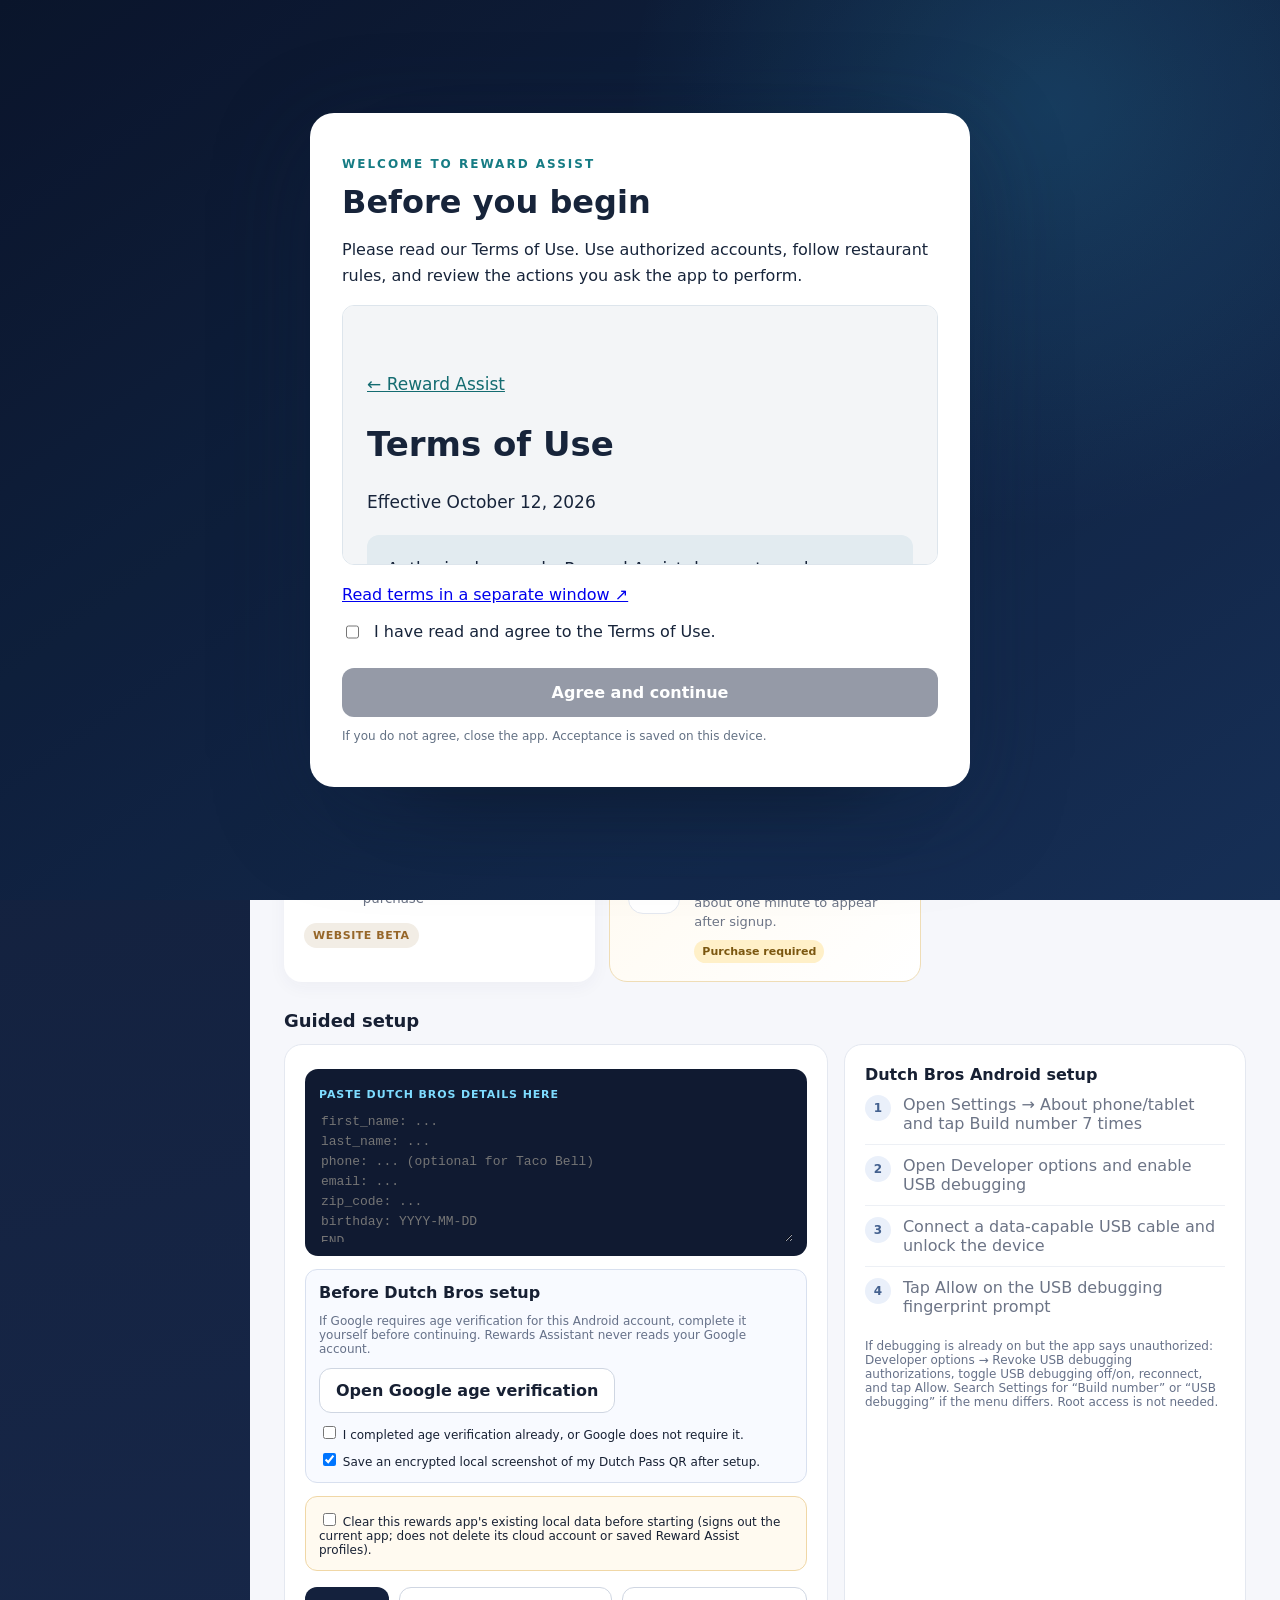
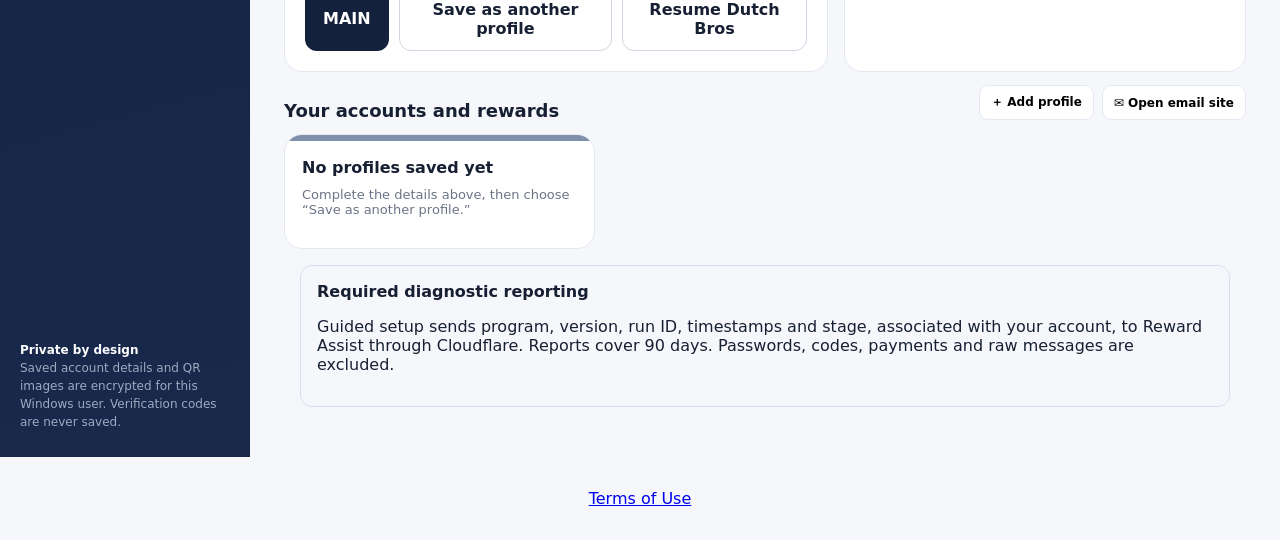
==== desktop/demo/index.html @ e1f7721b "Recover interrupted phone tasks and fix version checks and signed-in signup pages" ====
<!doctype html>
<html lang="en">
<head>
  <meta charset="utf-8">
  <meta name="viewport" content="width=device-width,initial-scale=1">
  <title>Rewards Assistant — Local Beta</title>
  <link rel="icon" type="image/png" href="/icon-192.png">
  <style>
    :root{--ink:#172033;--muted:#6c7486;--line:#e4e8f0;--paper:#f6f7fb;--navy:#14213d;--blue:#35aee4;--purple:#8c42c8;--red:#e54745;--green:#1e9d68}
    *{box-sizing:border-box} body{margin:0;background:var(--paper);color:var(--ink);font-family:Inter,"Segoe UI",system-ui,sans-serif}
    button,input,textarea{font:inherit} button{cursor:pointer}.shell{display:grid;grid-template-columns:250px 1fr;min-height:100vh}
    aside{background:linear-gradient(165deg,#111d37,#18294c);color:#fff;padding:26px 20px;display:flex;flex-direction:column}
    .logo{display:flex;gap:12px;align-items:center;font-weight:800;font-size:20px}.logo-mark{width:42px;height:42px;border-radius:14px;background:linear-gradient(135deg,#6ad2ff,#8458e8);display:grid;place-items:center;box-shadow:0 10px 25px #0004}
    .practice{margin:22px 0 18px;background:#ffffff12;border:1px solid #ffffff22;border-radius:14px;padding:12px;font-size:12px;line-height:1.5}.practice b{color:#7ee0ff}
    nav button{width:100%;border:0;background:transparent;color:#bdc8dc;text-align:left;padding:13px 14px;border-radius:10px;margin:3px 0}nav button.active,nav button:hover{background:#fff;color:#172033;font-weight:700}
    .privacy{margin-top:auto;color:#9daac0;font-size:12px;line-height:1.5}.privacy strong{color:#fff}
    main{padding:34px;max-width:1200px;width:100%;margin:auto}.top{display:flex;justify-content:space-between;gap:20px;align-items:flex-start}.top h1{margin:0;font-size:32px}.top p{color:var(--muted);margin:7px 0 0}.device{background:#fff;border:1px solid var(--line);border-radius:14px;padding:10px 14px;display:flex;align-items:center;gap:10px;font-weight:700;font-size:13px}.dot{width:10px;height:10px;border-radius:50%;background:#f0a833;box-shadow:0 0 0 4px #f0a83322}
    .hero{margin-top:26px;background:linear-gradient(120deg,#fff,#eef4ff);border:1px solid #dce5f4;border-radius:22px;padding:26px;display:flex;justify-content:space-between;gap:22px;align-items:center;box-shadow:0 12px 36px #26385c10}.hero h2{font-size:24px;margin:0 0 8px}.hero p{margin:0;color:var(--muted);line-height:1.55;max-width:690px}.hero button,.primary{border:0;border-radius:12px;background:var(--navy);color:#fff;padding:13px 18px;font-weight:800;white-space:nowrap}
    h3{font-size:18px;margin:28px 0 13px}.brands{display:grid;grid-template-columns:repeat(3,1fr);gap:14px}.brand{background:#fff;border:2px solid transparent;border-radius:18px;padding:18px;box-shadow:0 5px 18px #26385c0b;transition:.2s;text-align:left}.brand:hover,.brand.selected{transform:translateY(-2px);border-color:var(--accent)}.brand-head{display:flex;align-items:center;gap:13px}.brand-logo{width:52px;height:52px;border-radius:15px;background:#fff;color:#fff;display:grid;place-items:center;font-size:19px;font-weight:900;overflow:hidden;border:1px solid #e4e8f0}.brand-logo img{width:100%;height:100%;object-fit:contain;padding:5px}.brand h4{margin:0;font-size:17px}.brand small{color:var(--muted)}.mode{display:inline-block;margin-top:16px;padding:6px 9px;border-radius:999px;background:color-mix(in srgb,var(--accent) 12%,white);color:var(--accent);font-size:11px;font-weight:800;text-transform:uppercase;letter-spacing:.05em}
    .grid{display:grid;grid-template-columns:1.15fr .85fr;gap:16px}.card{background:#fff;border:1px solid var(--line);border-radius:18px;padding:20px}.form{display:grid;grid-template-columns:1fr 1fr;gap:13px}.account-field{display:none}.field label{display:block;font-size:12px;color:var(--muted);font-weight:700;margin:0 0 6px}.field input{width:100%;border:1px solid #dfe4ed;background:#fbfcfe;border-radius:10px;padding:11px 12px;outline:none}.field input:focus{border-color:#6a88cb;box-shadow:0 0 0 3px #6a88cb18}.full{grid-column:1/-1}.actions{display:flex;gap:10px;margin-top:16px}.secondary{border:1px solid #cfd6e2;background:#fff;color:var(--ink);border-radius:12px;padding:12px 16px;font-weight:750}
    .format-box{grid-column:1/-1;background:#101a31;color:#d9e5ff;border-radius:13px;padding:14px;margin-top:4px}.format-box label{color:#7edcff;font-size:11px;font-weight:800;letter-spacing:.08em}.format-box textarea{display:block;width:100%;height:132px;margin-top:8px;border:0;resize:vertical;background:transparent;color:#f4f7ff;font:13px/1.55 Consolas,monospace;outline:none}.vault-head{display:flex;justify-content:space-between;gap:10px;align-items:center}.vault-actions{display:flex;gap:8px;flex-wrap:wrap}.tiny{border:1px solid var(--line);background:#fff;border-radius:9px;padding:8px 11px;font-size:12px;font-weight:750}.profile-name{font-size:11px;color:#667189;background:#f1f3f8;border-radius:999px;padding:4px 8px;margin-left:5px}.linked{display:flex;gap:8px;align-items:center;margin:10px 0;font-size:12px;color:#566278}.linked:before{content:'✓';width:19px;height:19px;border-radius:50%;background:#dff5eb;color:#14724c;display:grid;place-items:center;font-weight:900}.credential{background:#f5f7fb;border:1px solid var(--line);border-radius:12px;padding:13px;margin:11px 0}.credential small{display:block;color:var(--muted);margin-bottom:4px}.credential strong{font-family:Consolas,monospace}.mail-options{display:grid;grid-template-columns:1fr 1fr;gap:10px;margin:17px 0}.mail-options button{border:1px solid var(--line);background:#f8f9fc;border-radius:12px;padding:14px;font-weight:800}
    .steps{list-style:none;padding:0;margin:0}.steps li{display:flex;gap:12px;padding:11px 0;border-bottom:1px solid #edf0f5;color:var(--muted)}.steps li:last-child{border:0}.num{width:26px;height:26px;border-radius:50%;display:grid;place-items:center;background:#eaf0fa;color:#44618f;font-weight:800;font-size:12px;flex:0 0 auto}.steps li.done{color:var(--ink)}.steps li.done .num{background:#dff5eb;color:var(--green)}
    .accounts{display:grid;grid-template-columns:repeat(3,1fr);gap:14px}.account{background:#fff;border:1px solid var(--line);border-radius:18px;overflow:hidden}.account-top{height:6px;background:var(--accent)}.account-body{padding:17px}.account-title{display:flex;align-items:center;justify-content:space-between}.account-title strong{font-size:16px}.pill{font-size:11px;background:#e4f5ed;color:#14724c;padding:5px 8px;border-radius:999px;font-weight:800}.account p{font-size:13px;color:var(--muted);margin:10px 0 14px}.account-actions{display:flex;gap:8px}.account-actions button{border:1px solid var(--line);background:#f8f9fc;border-radius:9px;padding:9px 10px;font-size:12px;font-weight:750;flex:1}
    .reward-shelf{display:grid;grid-template-columns:repeat(3,1fr);gap:14px}.reward-tile{background:linear-gradient(135deg,#fffaf0,#fff);border:1px solid #efddb6;border-radius:18px;padding:18px;display:flex;gap:14px;align-items:center}.reward-tile .brand-logo{flex:0 0 52px}.reward-tile h4{margin:0 0 5px}.reward-tile p{margin:0;color:var(--muted);font-size:13px;line-height:1.45}.reward-badge{display:inline-block;margin-top:8px;border-radius:999px;padding:5px 8px;background:#fff0c8;color:#7b5710;font-size:11px;font-weight:850}.order-plan{display:none;grid-column:1/-1;background:#faf7ff;border:1px solid #e6d8f4;border-radius:13px;padding:14px}.order-plan.show{display:block}.order-plan-grid{display:grid;grid-template-columns:1fr 1fr;gap:10px;margin-top:10px}.order-plan input,.order-plan select{width:100%;border:1px solid #d8c9e8;border-radius:9px;padding:10px;background:#fff}.order-plan small{display:block;color:#6c5b78;margin-top:8px}
    .overlay{position:fixed;inset:0;background:#111827aa;display:none;place-items:center;padding:20px}.overlay.show{display:grid}.modal{background:#fff;border-radius:22px;padding:26px;width:min(520px,100%);box-shadow:0 30px 80px #0005}.modal h2{margin:0 0 8px}.modal p{color:var(--muted);line-height:1.5}.qr{width:180px;height:180px;margin:20px auto;background:repeating-conic-gradient(#172033 0 25%,#fff 0 50%) 50%/22px 22px;border:16px solid #fff;outline:1px solid var(--line);position:relative}.qr:after{content:"PRACTICE";position:absolute;inset:65px -10px;background:#fff;color:#e54745;display:grid;place-items:center;font-weight:900;letter-spacing:.12em}.toast{position:fixed;right:24px;bottom:24px;background:#172033;color:#fff;border-radius:12px;padding:13px 17px;opacity:0;transform:translateY(15px);transition:.25s}.toast.show{opacity:1;transform:none}
    .gate{position:fixed;inset:0;z-index:100;background:radial-gradient(circle at 82% 12%,#35aee438,transparent 32%),linear-gradient(145deg,#0b1730,#18345f);display:grid;place-items:center;padding:28px}.gate.hidden{display:none}.gate-card{width:min(470px,100%);background:#fff;border-radius:26px;padding:34px;box-shadow:0 30px 90px #0007}.gate-brand{display:flex;align-items:center;gap:12px;font-size:21px;font-weight:900;margin-bottom:28px}.gate-card h1{font-size:36px;line-height:1.02;letter-spacing:-.04em;margin:0 0 10px}.gate-card>p{color:var(--muted);line-height:1.55}.gate-card label{display:block;font-size:13px;font-weight:800;color:#4d5d75;margin:15px 0 6px}.gate-card input{width:100%;border:1px solid #ced7e5;border-radius:11px;padding:12px}.gate-card .primary{width:100%;margin-top:18px}.gate-link{display:block;width:100%;border:0;background:none;color:#247da4;font-weight:800;padding:15px}.gate-note{text-align:center;font-size:12px}.tutorial-card{width:min(680px,100%)}.tutorial-steps{display:grid;grid-template-columns:repeat(3,1fr);gap:12px;margin:22px 0}.tutorial-step{background:#f3f7fb;border-radius:15px;padding:16px}.tutorial-step strong{display:block;margin:8px 0 4px}.tutorial-step span{display:grid;place-items:center;width:30px;height:30px;border-radius:50%;background:#dff5ff;color:#14789d;font-weight:900}.tutorial-step small{color:var(--muted);line-height:1.4}.account-chip{position:fixed;z-index:20;right:22px;top:18px;background:#fff;border:1px solid var(--line);border-radius:999px;padding:8px 13px;font-size:12px;font-weight:800;box-shadow:0 5px 20px #0b173022}
    @media(max-width:850px){.shell{grid-template-columns:1fr}aside{display:none}main{padding:22px}.brands,.accounts,.grid,.reward-shelf,.order-plan-grid{grid-template-columns:1fr}.top{display:block}.device{margin-top:14px;width:max-content}.hero{display:block}.hero button{margin-top:16px}.form{grid-template-columns:1fr}.full{grid-column:auto}.tutorial-steps{grid-template-columns:1fr}.gate-card{padding:25px}.gate-card h1{font-size:30px}}

    body.taco-mode .grid{grid-template-columns:1fr}body.taco-mode .grid>.card:nth-child(2){display:none}
    body.taco-mode .format-box{background:#f5f7fc;color:#172033;border:1px solid #d8deea;padding:22px}
    body.taco-mode .format-box label,body.taco-mode .format-box strong,body.taco-mode #batchHint{color:#273954!important;font-size:16px;letter-spacing:0}
    body.taco-mode .format-box textarea{background:white;color:#172033;border:1px solid #b7c2d4;border-radius:8px;padding:12px;height:190px;font:16px/1.6 Consolas,monospace}
    body.taco-mode .format-box input{padding:10px;border:1px solid #aebbd0;border-radius:7px;min-width:0}
    body.taco-mode .form{display:block}body.taco-mode .actions{margin:18px 0;flex-wrap:wrap}
    #tacoOrderPlan{padding:22px;background:white;border:1px solid #d8deea;line-height:1.6}
    #tacoOrderPlan h3{margin:8px 0 16px;font-size:22px}#tacoOrderPlan h3:not(:first-child){margin-top:30px}
    #tacoOrderPlan label{display:block;font-size:17px;font-weight:650;margin:12px 0 7px}
    #tacoOrderPlan input:not([type=checkbox]):not([type=hidden]),#tacoOrderPlan select{display:block;width:100%;font:17px 'Segoe UI',sans-serif;padding:12px;border:1px solid #aebbd0;border-radius:8px;background:white;color:#172033}
    #tacoOrderPlan option{padding:9px 12px}#tacoOrderPlan small,.plain-help{display:block;color:#49586e;font-size:15px;line-height:1.6;margin:8px 0 16px}
    .pickup-columns{display:grid;grid-template-columns:1fr 1fr;gap:24px}.gift-help{margin:24px 0;border-block:1px solid #d8deea;padding:16px 0}summary{cursor:pointer;font-size:17px;font-weight:650}pre{white-space:pre-wrap;overflow-wrap:anywhere}
    #tacoOrderPlan .checkout-confirm{display:flex;gap:12px;align-items:flex-start;font-weight:400}#confirmTacoCheckout{width:22px;height:22px;flex-shrink:0}
    #tacoSequencePanel{background:#eef4ff;padding:18px;margin-top:24px;border-radius:12px}#tacoSequencePanel button{margin:6px 4px 6px 0;white-space:normal}
    body.taco-mode button:focus-visible,select:focus-visible,input:focus-visible,summary:focus-visible{outline:3px solid #4675c8;outline-offset:3px}
    @media(max-width:650px){.pickup-columns{grid-template-columns:1fr}#tacoOrderPlan{padding:16px}body.taco-mode .taco-person>div{grid-template-columns:1fr!important}}
  </style>
<link rel="stylesheet" href="connection.css"></head>
<body>
<section id="authGate" class="gate">
  <div class="gate-card">
    <div class="gate-brand"><span class="logo-mark">R</span> Reward Assist</div>
    <h1>Your rewards in one app.</h1>
    <p>Sign in on this computer with the same Reward Assist account you use on your phone.</p>
    <form id="desktopAuthForm">
      <label>Email address</label><input id="desktopEmail" type="email" autocomplete="email" required placeholder="you@example.com">
      <label>Password</label><input id="desktopPassword" type="password" minlength="12" autocomplete="current-password" required placeholder="At least 12 characters">
      <button id="desktopAuthSubmit" class="primary" type="submit">Sign in</button>
    </form>
    <button id="desktopAuthMode" class="gate-link" type="button">New here? Create an account</button>
    <p class="gate-note">Your saved restaurant details remain encrypted.</p>
  </div>
</section>
<section id="tutorialGate" class="gate hidden">
  <div class="gate-card tutorial-card">
    <div class="gate-brand"><span class="logo-mark">R</span> Quick start</div>
    <h1>Three simple steps.</h1>
    <div class="tutorial-steps">
      <div class="tutorial-step"><span>1</span><strong>Choose a restaurant</strong><small>Select Dutch Bros or Taco Bell to begin guided setup.</small></div>
      <div class="tutorial-step"><span>2</span><strong>Follow the guide</strong><small>The app checks your Android connection and shows progress here.</small></div>
      <div class="tutorial-step"><span>3</span><strong>Find rewards</strong><small>Saved logins, birthday rewards, and QR codes stay in your wallet.</small></div>
    </div>
    <button id="finishTutorial" class="primary">Open Reward Assist</button>
  </div>
</section>
<div id="accountChip" class="account-chip" hidden></div>
<div class="shell">
  <aside>
    <div class="logo"><span class="logo-mark">R</span> Rewards Assistant</div>
    <div class="practice"><b id="buildVersion">LOCAL BETA v__BUILD_VERSION__</b><br>Profiles stay encrypted on this computer. Restaurant signups use official apps or websites.</div>
    <nav><button class="active">Home</button><button>Accounts</button><button>Rewards & QR</button><button>Device setup</button><button>Help</button></nav>
    <div class="privacy"><strong>Private by design</strong><br>Saved account details and QR images are encrypted for this Windows user. Verification codes are never saved.</div>
  </aside>
  <main>
    <div class="top"><div><h1>Welcome 👋</h1><p>Let’s make rewards simple.</p></div><div class="device"><span class="dot"></span><select id="deviceSelect" aria-label="Android device" style="max-width:190px;border:0;background:transparent;font-weight:700"><option value="">Check Android devices</option></select><span id="deviceText">Android not checked</span></div></div>
    <section class="hero"><div><h2>Everything in one friendly place</h2><p>Dutch Bros uses your USB-connected Android device. Taco Bell uses its official website. Birthday Options keeps official reward timing and countdowns together.</p></div><button onclick="checkDevice()">Check Android connection</button></section>
    <h3>Choose a program</h3>
    <div class="brands"><article class="brand" style="--accent:#00845b"><img src="seven-eleven.svg" alt="7-Eleven" style="width:48px;height:52px;object-fit:contain"><h4>7-Eleven</h4><small>7REWARDS</small><span class="mode">Set up with Dutch Bot</span></article>
      <button class="brand selected" style="--accent:var(--blue)" data-brand="Dutch Bros" onclick="choose(this)"><div class="brand-head"><div class="brand-logo"><img alt="Dutch Bros" src="https://www.dutchbros.com/favicon.ico"></div><div><h4>Dutch Bros</h4><small>Rewards & Dutch Pass</small></div></div><span class="mode">Android required</span></button>
      <button class="brand" style="--accent:var(--purple)" data-brand="Taco Bell" onclick="choose(this)"><div class="brand-head"><div class="brand-logo"><img alt="Taco Bell" src="https://www.tacobell.com/favicon.ico"></div><div><h4>Taco Bell</h4><small>Rewards & offers</small></div></div><span class="mode">Online setup</span></button>
      <button class="brand" style="--accent:#d39a22" data-brand="Paris Baguette" onclick="choose(this)"><div class="brand-head"><div class="brand-logo"><span style="color:#1d3665">PB</span></div><div><h4>Paris Baguette</h4><small>Signup, rewards & register QR</small></div></div><span class="mode">Android required</span></button>
      <button class="brand" style="--accent:#087b86" data-brand="Nothing Bundt Cakes" onclick="choose(this)"><div class="brand-head"><div class="brand-logo"><img alt="Nothing Bundt Cakes" src="assets/nothing-bundt-cakes.png"></div><div><h4>Nothing Bundt Cakes</h4><small>Signup &amp; rewards</small></div></div><span class="mode">Website signup</span></button>
      <button class="brand" style="--accent:var(--red)" data-brand="Birthday Options" onclick="choose(this)"><div class="brand-head"><div class="brand-logo"><span style="font-size:28px">🎂</span></div><div><h4>Birthday Options</h4><small>Rewards & countdowns</small></div></div><span class="mode">Reward planner</span></button>
    </div>
    <h3>Free with purchase</h3>
    <div class="reward-shelf">
      <button class="brand" style="--accent:#966629" data-brand="The Cheesecake Factory" onclick="choose(this)"><div class="brand-head"><div class="brand-logo"><img alt="The Cheesecake Factory" src="assets/cheesecake-factory.png"></div><div><h4>The Cheesecake Factory</h4><small>Signup &amp; rewards</small><small>With any purchase</small></div></div><span class="mode">Website beta</span></button>
      <article class="reward-tile"><div class="brand-logo"><span style="color:#1d3665">PB</span></div><div><h4>Paris Baguette</h4><p>New members receive one free pastry with a qualifying purchase. The offer can take about one minute to appear after signup.</p><span class="reward-badge">Purchase required</span></div></article>
    </div>
    <h3>Guided setup</h3>
    <section id="newBrandPanel" class="card" hidden style="margin-bottom:18px"><h3 id="newBrandTitle" style="margin-top:0"></h3><p>Added to Reward Assist. Guided signup is awaiting testing and is not available yet.</p><p>You can visit the official website to sign up or manage rewards in the meantime.</p><button class="primary" onclick="openRewards(selected)">Open official website</button></section>
    <div class="grid" id="signupGrid">
      <section class="card"><div class="form">
        <div class="field account-field"><label>First name</label><input data-key="first_name" value=""></div><div class="field account-field"><label>Last name</label><input data-key="last_name" value=""></div>
        <div class="field account-field phone-field"><label>Phone</label><input data-key="phone" value=""></div><div class="field account-field"><label>Email</label><input data-key="email" value=""></div>
        <div class="field account-field"><label>ZIP code</label><input data-key="zip_code" value=""></div><div class="field account-field"><label>Birthday</label><input data-key="birthday" placeholder="YYYY-MM-DD" value=""></div>
        <div class="format-box" id="dutchFormat"><label id="detailsLabel">PASTE DUTCH BROS DETAILS HERE</label><textarea id="detailsBlock" spellcheck="false" placeholder="first_name: ...&#10;last_name: ...&#10;phone: ... (optional for Taco Bell)&#10;email: ...&#10;zip_code: ...&#10;birthday: YYYY-MM-DD&#10;END"></textarea><small id="batchHint" style="display:none;color:#a9badc">Paste one block per person, ending each block with END. Then click MAIN below to begin signup and Android sign-in.</small><div id="tacoBatchBuilder" style="display:none;margin-top:12px"><div style="padding:11px;border:1px solid #53617e;border-radius:10px;margin-bottom:10px"><label for="tacoWelcomeItem" style="display:block;color:#7edcff;margin-bottom:7px">Choose the signup reward item first</label><select id="tacoWelcomeItem" style="width:100%;padding:9px;border-radius:8px"><option value="">Select an item</option><option value="Beef Soft Taco">Beef Soft Taco</option><option value="Cantina Chicken Crispy Taco">Cantina Chicken Crispy Taco</option><option value="Beefy 5-Layer Burrito">Beefy 5-Layer Burrito</option></select></div><label style="color:#fff">Detected Taco Bell accounts</label><input id="tacoBatchCount" type="number" min="1" max="8" value="1" readonly style="width:75px;margin-left:8px;padding:7px"><button type="button" class="secondary" style="padding:7px 10px;margin-left:8px" onclick="detectTacoBatch(true)">Detect accounts</button><div id="tacoBatchRows"></div></div></div>
        <div id="tacoOrderPlan" class="order-plan">
          <h3>2. Choose pickup</h3>
          <label for="tacoLocation">Where?</label><input id="tacoLocation" placeholder="Street address, city/state, or ZIP" aria-describedby="tacoLocationHelp">
          <small id="tacoLocationHelp">Example: Flower Mound, TX or 75022. The top pickup result is selected automatically.</small>
          <div class="pickup-columns"><div><label for="tacoPickupMethod">Pickup method</label><select id="tacoPickupMethod"><option value="Drive-Thru">Drive-Thru</option><option value="In Store">Inside the restaurant</option></select></div>
          <div><label for="tacoPickupTime">When?</label><select id="tacoPickupTime" size="6" aria-describedby="pickupTimeHelp"><option value="ASAP">ASAP — as soon as possible</option></select><small id="pickupTimeHelp">Times start at least 15 minutes ahead, using this computer’s clock. Today only. Taco Bell confirms availability.</small></div></div>
          <input id="tacoRequestedItem" type="hidden" value="">
          <button type="button" class="secondary" onclick="saveTacoOrderPlan()">Save pickup choices</button>
          <details class="gift-help"><summary>Using a gift card?</summary><p>Add these lines before END in that person’s details:</p><pre>gift_card_number: YOUR_CARD_NUMBER
gift_card_pin: YOUR_PIN</pre><p>Use a Taco Bell gift card with a 3- or 8-digit PIN. Card details are not saved by Reward Assist.</p></details>
          <details id="manualTacoCheckout"><summary>Already signed in? Prepare an order separately</summary>
          <label for="tacoCheckoutAccount">Person signed in on Android</label><select id="tacoCheckoutAccount"><option value="">Paste an account above</option></select>
          <label class="checkout-confirm"><input id="confirmTacoCheckout" type="checkbox"><span>This person is signed in on Android. Prepare their checkout.</span></label>
          <button type="button" class="primary" onclick="prepareTacoOrder()">Prepare order on Android</button>
          <p class="plain-help">Review the total and place the order in Taco Bell.</p>
          </details><div style="margin:16px 0"><label for="tacoPaymentMethod"><strong>Choose payment before starting</strong></label><select id="tacoPaymentMethod"><option value="">Choose Venmo or Gift Card</option><option value="venmo">Venmo</option><option value="gift_card">Gift Card</option></select><p>Venmo: complete linking when requested. Gift card only works twice.</p></div><label><input id="autoPlaceOrder" type="checkbox"> Automatically press Place Order for this person using the selected pickup details and payment. This sends the order to the restaurant.</label><section id="tacoSequencePanel" hidden aria-live="polite"><h3>Current person</h3><p id="tacoSequenceMessage"></p><button id="checkTacoPayment" hidden onclick="checkTacoPayment()">Check payment and continue</button><div id="androidCodeControls" hidden><label for="androidVerificationCode">Android verification code from email</label><input id="androidVerificationCode" type="password" inputmode="numeric" maxlength="8" autocomplete="off" style="padding:12px;width:180px" placeholder="Paste code here"><button id="verifyAndroidButton" class="primary" onclick="verifyTacoAndroid()">Verify on Android and continue</button></div><button id="continueTacoMain" type="button" class="primary" hidden onclick="continueTacoMain()">I’m signed in — prepare my order</button><button id="nextTacoPerson" type="button" class="primary" hidden onclick="nextTacoPerson()">This person is finished — Next person</button><details><summary>Need help?</summary><button type="button" class="secondary" onclick="retryTacoSignin()">Retry Android sign-in</button><button type="button" class="secondary" onclick="endTacoSequence()">End group</button></details></section>
        </div>
        <div id="dutchPrerequisites" style="grid-column:1/-1;padding:13px;border:1px solid #d8e0ef;border-radius:12px;background:#f8faff"><strong>Before Dutch Bros setup</strong><p style="font-size:12px;color:#667189">If Google requires age verification for this Android account, complete it yourself before continuing. Rewards Assistant never reads your Google account.</p><button class="secondary" type="button" onclick="openAgeVerification()">Open Google age verification</button><label style="display:block;margin-top:10px;font-size:12px"><input id="ageReady" type="checkbox"> I completed age verification already, or Google does not require it.</label><label style="display:block;margin-top:8px;font-size:12px"><input id="saveDutchQr" type="checkbox" checked> Save an encrypted local screenshot of my Dutch Pass QR after setup.</label></div>
        <div id="androidResetOption" style="display:block;grid-column:1/-1;padding:13px;border:1px solid #f0d7a6;border-radius:12px;background:#fffaf0"><label style="display:block;font-size:12px"><input id="resetAndroidApp" type="checkbox"> Clear this rewards app's existing local data before starting (signs out the current app; does not delete its cloud account or saved Reward Assist profiles).</label></div>
      </div><div class="actions"><button class="primary" onclick="startSetup()">MAIN</button><button class="secondary" onclick="saveProfile()">Save as another profile</button></div><div id="automationPanel" style="display:none;margin-top:14px;padding:14px;border-radius:12px;background:#eef4ff"><strong>Assistant status</strong><div style="height:12px;background:#d8e1ef;border-radius:999px;overflow:hidden;margin-top:10px"><div id="progressFill" style="height:100%;width:0;background:#35aee4;transition:width .35s ease"></div></div><div id="progressLabel" style="font-size:11px;color:#667189;margin-top:4px">0%</div><p id="automationStatus" role="status" aria-live="polite" style="color:#566278;margin:7px 0">Starting…</p><button id="submissionButton" class="secondary" style="display:none;width:100%;margin-bottom:8px" onclick="openSubmissionPage()">Open protected verification page</button><div id="codeControls" style="display:none;gap:8px"><input id="verificationCode" inputmode="numeric" placeholder="Enter verification code manually" style="flex:1;padding:11px;border:1px solid #cfd6e2;border-radius:9px"><button class="primary" onclick="sendCode()">Continue</button></div><button id="approveButton" class="primary" style="display:none;width:100%" onclick="approveCreation()">I reviewed the terms — create account</button><button id="anotherDutchButton" class="secondary" style="display:none;width:100%;margin-top:8px" onclick="startAnotherDutch()">Start another Dutch Bros account</button></div></section>
      <section class="card"><strong id="guideTitle">Dutch Bros Android setup</strong><ul class="steps" id="steps"><li><span class="num">1</span>Open Settings → About phone/tablet and tap Build number 7 times</li><li><span class="num">2</span>Open Developer options and enable USB debugging</li><li><span class="num">3</span>Connect a data-capable USB cable and unlock the device</li><li><span class="num">4</span>Tap Allow on the USB debugging fingerprint prompt</li></ul><p id="deviceTip" style="font-size:12px;color:#667189;margin:12px 0 0">If debugging is already on but the app says unauthorized: Developer options → Revoke USB debugging authorizations, toggle USB debugging off/on, reconnect, and tap Allow. Search Settings for “Build number” or “USB debugging” if the menu differs. Root access is not needed.</p></section>
    </div>
    <div class="vault-head"><h3>Your accounts and rewards</h3><div class="vault-actions"><button id="adminPanelButton" class="tiny" hidden onclick="showAdminPanel()">Admin dashboard</button><button class="tiny" onclick="addProfile()">＋ Add profile</button><button class="tiny" onclick="openEmailSite()">✉ Open email site</button></div></div>
    <div class="accounts" id="accounts"><article class="account" style="--accent:#8090aa"><div class="account-top"></div><div class="account-body"><strong>No profiles saved yet</strong><p>Complete the details above, then choose “Save as another profile.”</p></div></article></div>
  </main>
</div>
<div class="overlay" id="overlay" onclick="if(event.target===this)closeModal()"><div class="modal"><h2 id="modalTitle">Practice QR</h2><div id="modalBody"><p>This is a visual mockup only. The finished app opens the official rewards QR for the signed-in account.</p><div class="qr"></div></div><button class="primary" style="width:100%" onclick="closeModal()">Done</button></div></div>
<div class="toast" id="toast"></div>
<script>
let selected='Dutch Bros';
function choose(el){document.querySelectorAll('.brand').forEach(x=>x.classList.remove('selected'));el.classList.add('selected');selected=el.dataset.brand;document.body.classList.toggle('taco-mode',selected==='Taco Bell');if(statusTimer)clearInterval(statusTimer);submissionUrl='';document.getElementById('automationPanel').style.display='none';document.getElementById('submissionButton').style.display='none';document.getElementById('codeControls').style.display='none';document.getElementById('approveButton').style.display='none';document.getElementById('anotherDutchButton').style.display='none';setProgress(0);const dutch=selected==='Dutch Bros',taco=selected==='Taco Bell',birthday=selected==='Birthday Options',paris=selected==='Paris Baguette';document.getElementById('dutchPrerequisites').style.display=dutch?'block':'none';document.getElementById('detailsLabel').textContent=(taco?'1. Add each person’s details':'PASTE '+selected.toUpperCase()+' DETAILS HERE');document.getElementById('batchHint').style.display=taco?'block':'none';document.getElementById('tacoBatchBuilder').style.display=taco?'block':'none';document.getElementById('tacoOrderPlan').classList.toggle('show',taco);document.querySelectorAll('.account-field').forEach(x=>x.style.display='none');resumeAction.style.display=dutch?'inline-block':'none';document.getElementById('guideTitle').textContent=dutch?'Dutch Bros Android setup':birthday?'Birthday reward planner':paris?'Paris Baguette Android setup':'Taco Bell assisted website checklist';document.getElementById('deviceTip').style.display=(dutch||paris)?'block':'none';document.getElementById('steps').innerHTML=dutch?'<li><span class="num">1</span>Enable Developer options and USB debugging</li><li><span class="num">2</span>Connect and unlock the Android device</li><li><span class="num">3</span>Tap Allow on the USB debugging prompt</li><li><span class="num">4</span>The assistant opens Scan and saves the Dutch Pass</li>':birthday?birthdayGuide():paris?'<li class="done"><span class="num">✓</span>Paste name, email, phone, ZIP, birthday, and password</li><li><span class="num">2</span>The assistant uses the official Android app and saves the register QR</li><li><span class="num">3</span>The welcome offer may take about one minute to appear</li><li><span class="num">4</span><b>Welcome reward:</b>&nbsp;one free pastry with a qualifying purchase (new members)</li>':'<li class="done"><span class="num">✓</span>Paste one complete details block for each person (up to 8 people)</li><li><span class="num">2</span>One person at a time; click Next person when their signup and order are finished</li><li><span class="num">3</span>Enter each account holder’s email code and review the terms</li><li><span class="num">4</span>Save a reward/location plan; ordering always stops for final review</li>';if(taco&&!document.querySelector('.taco-person'))renderTacoBatch()}
const chooseBase=choose;choose=function(el){chooseBase(el);const android=selected==='Dutch Bros'||selected==='Paris Baguette';document.getElementById('androidResetOption').style.display=android?'block':'none';document.getElementById('resetAndroidApp').checked=false}
function birthdayGuide(){return '<li class="done"><span class="num">✓</span><b>Chick-fil-A:</b>&nbsp;add birthday 24+ hours early; reward lasts 30 days. Verification may be requested by the official app.</li><li class="done"><span class="num">✓</span><b>Nothing Bundt Cakes:</b>&nbsp;free Individual Bundtlet, valid 7 days before through 7 days after. Email/account verification may be requested.</li><li><span class="num">?</span><b>Crumbl:</b>&nbsp;exact current reward and enrollment lead time must be confirmed in a live official signup test.</li>'}
function demoDevice(){const el=document.getElementById('deviceText');el.textContent='Checking ADB…';setTimeout(()=>{document.querySelector('.dot').style.background='#1e9d68';el.textContent='Practice Android connected';notify('Practice connection successful')},900)}
function practice(){notify('Practice '+selected+' setup started — no data was sent');document.querySelectorAll('.steps li').forEach((x,i)=>setTimeout(()=>{x.classList.add('done');x.querySelector('.num').textContent='✓'},350*i))}
function rewardsUrl(name){if(name==='Nothing Bundt Cakes')return 'https://www.nothingbundtcakes.com/';if(name==='The Cheesecake Factory')return 'https://www.thecheesecakefactory.com/';return name==='Taco Bell'?'https://www.tacobell.com/rewards':name==='Paris Baguette'?'https://parisbaguette.com/rewards/':name==="Wendy's"?'https://order.wendys.com/us/en/rewards':'https://www.dutchbros.com/rewards'}
function openRewards(name){window.open(rewardsUrl(name),'_blank','noopener')}
function showQR(name,id,hasQr){document.getElementById('modalTitle').textContent=name+' rewards';const known=['Dutch Bros','Taco Bell','Paris Baguette',"Wendy's"].includes(name);let note=name==='Taco Bell'?'<p>Claiming Taco Bell rewards requires the official Taco Bell mobile app.</p>':name==='Paris Baguette'?'<p>Show this register QR in the official app. New members receive one free pastry <b>with a qualifying purchase</b>; the offer may take about one minute to appear after signup.</p>':name==="Wendy's"?'<p>Open the official Wendy’s experience and follow its redemption instructions.</p>':name==='Dutch Bros'?'<p>This is a locally encrypted Dutch Pass snapshot. If it expires, use the current Scan screen.</p>':'<p>This QR was added manually. Check the service’s current rules before redeeming it.</p>';note+=hasQr?'<img alt="Saved rewards QR" style="display:block;max-width:100%;margin:12px auto;border-radius:12px" src="/api/profile/qr?id='+encodeURIComponent(id)+'&t='+Date.now()+'">':'<p>No QR was saved for this profile.</p>';document.getElementById('modalBody').innerHTML=note+(known?'<button class="primary" style="width:100%" onclick="openRewards(\''+name+'\')">Open official rewards information</button>':'');document.getElementById('overlay').classList.add('show')}
function showLogin(name,email,phone,username,password,notes){document.getElementById('modalTitle').textContent=name+' — saved login';document.getElementById('modalBody').innerHTML=(email?'<div class="credential"><small>Login email</small><strong>'+esc(email)+'</strong></div>':'')+(username?'<div class="credential"><small>Username</small><strong>'+esc(username)+'</strong></div>':'')+(password?'<div class="credential"><small>Password</small><strong>'+esc(password)+'</strong></div>':'<p>No password is stored.</p>')+(phone?'<div class="credential"><small>Phone</small><strong>'+esc(phone)+'</strong></div>':'')+(notes?'<div class="credential"><small>Notes</small><span>'+esc(notes)+'</span></div>':'');document.getElementById('overlay').classList.add('show')}
function openEmailSite(){window.open('https://db-proj.onrender.com/tb-w','_blank','noopener,noreferrer')}
function openAgeVerification(){window.open('https://myaccount.google.com/age-verification','_blank','noopener,noreferrer')}
function openSubmissionPage(){if(submissionUrl)window.open(submissionUrl,'_blank','noopener,noreferrer')}
function addProfile(){document.getElementById('modalTitle').textContent='Add an account manually';document.getElementById('modalBody').innerHTML='<p>Add an existing account and optional rewards QR. Everything is encrypted for this Windows user.</p><div class="field"><label>Profile name *</label><input id="customLabel" placeholder="Mom, Dad, or My account"></div><div class="field"><label>Service or restaurant *</label><input id="customApp" placeholder="Restaurant or rewards program"></div><div class="field"><label>Email</label><input id="customEmail" type="email"></div><div class="field"><label>Username</label><input id="customUsername"></div><div class="field"><label>Password</label><input id="customPassword" type="password"></div><div class="field"><label>Phone</label><input id="customPhone"></div><div class="field"><label>Notes</label><textarea id="customNotes" style="width:100%;min-height:70px"></textarea></div><div class="field"><label>QR code image (optional)</label><input id="customQr" type="file" accept="image/png,image/jpeg,image/webp"></div><button class="primary" style="width:100%;margin-top:14px" onclick="saveCustomProfile()">Save account</button>';document.getElementById('overlay').classList.add('show')}
async function saveCustomProfile(){try{const file=document.getElementById('customQr').files[0];if(file&&file.size>5*1024*1024)throw new Error('QR image must be 5 MB or smaller.');let qr_data='';if(file)qr_data=await new Promise((resolve,reject)=>{const reader=new FileReader();reader.onload=()=>resolve(reader.result);reader.onerror=()=>reject(new Error('Could not read the QR image.'));reader.readAsDataURL(file)});const payload={label:document.getElementById('customLabel').value,app:document.getElementById('customApp').value,email:document.getElementById('customEmail').value,username:document.getElementById('customUsername').value,password:document.getElementById('customPassword').value,phone:document.getElementById('customPhone').value,notes:document.getElementById('customNotes').value,qr_data};const result=await api('/api/profile/custom',{method:'POST',body:JSON.stringify(payload)});closeModal();await loadProfiles();notify(result.message)}catch(error){notify(error.message)}}
function closeModal(){document.getElementById('overlay').classList.remove('show')}
function notify(msg){const t=document.getElementById('toast');t.textContent=msg;t.classList.add('show');setTimeout(()=>t.classList.remove('show'),2400)}
function setProgress(value){const percent=Math.max(0,Math.min(100,Math.round(value)));document.getElementById('progressFill').style.width=percent+'%';document.getElementById('progressLabel').textContent=percent+'%'}
function webProgress(stage){return ({idle:0,waiting_extension:8,filling_email:18,sending_email:28,waiting_code:40,code_received:52,filling_details:65,review_required:78,submitted:90,finishing_login:95,complete:100,attention:78})[stage]??10}
function dutchProgress(stage,message){if(stage==='complete')return 100;if(stage==='attention')return 85;const text=String(message||'').toLowerCase();if(/captured|scan opened/.test(text))return 96;if(/finishing onboarding|opening scan/.test(text))return 86;if(/submitting the completed|account form submitted/.test(text))return 76;if(/birthday|zip|confirming email|create your account/.test(text))return 65;if(/sms|code/.test(text))return 50;if(/first name|last name|send me a code/.test(text))return 36;if(/install|google play|opening dutch|signup/.test(text))return 22;if(/screen timeout|device|starting/.test(text))return 10;return 15}
function esc(value){return String(value??'').replace(/[&<>"']/g,char=>({'&':'&amp;','<':'&lt;','>':'&gt;','"':'&quot;',"'":'&#39;'}[char]))}
function parsedDetailsDefaults(){const base={};for(const raw of document.getElementById('detailsBlock').value.split(/\r?\n/)){if(raw.includes(':')){const [key,...rest]=raw.split(':');base[key.trim().toLowerCase()]=rest.join(':').trim()}}return base}
function parseLooseTacoBlocks(){const lines=document.getElementById('detailsBlock').value.split(/\r?\n/),blocks=[];let current={};for(const raw of lines){const line=raw.trim();if(!line)continue;if(/^END\s*;?$/i.test(line)){if(Object.keys(current).length){blocks.push(current);current={}}continue}if(!line.includes(':'))continue;const [rawKey,...rest]=line.split(':'),key=rawKey.trim().toLowerCase(),value=rest.join(':').trim();if(key==='first_name'&&Object.keys(current).length){blocks.push(current);current={}}current[key]=value}if(Object.keys(current).length)blocks.push(current);return blocks}
function renderTacoBatch(detected){const incoming=Array.isArray(detected)?detected:[],count=Math.max(1,Math.min(8,incoming.length||Number(document.getElementById('tacoBatchCount').value)||1));document.getElementById('tacoBatchCount').value=count;const rows=document.getElementById('tacoBatchRows'),old=[...rows.querySelectorAll('.taco-person')].map(row=>Object.fromEntries([...row.querySelectorAll('input')].map(x=>[x.dataset.key,x.value])));rows.innerHTML=Array.from({length:count},(_,i)=>{const v=incoming[i]||old[i]||{};return '<div class="taco-person" style="margin-top:10px;padding:10px;border:1px solid #33415f;border-radius:10px"><strong style="color:#7edcff">Account holder '+(i+1)+'</strong><div style="display:grid;grid-template-columns:1fr 1fr;gap:7px;margin-top:7px"><input data-key="first_name" placeholder="First name" value="'+esc(v.first_name||'')+'"><input data-key="last_name" placeholder="Last name" value="'+esc(v.last_name||'')+'"><input data-key="email" type="email" placeholder="Unique authorized email" value="'+esc(v.email||'')+'"><input data-key="zip_code" inputmode="numeric" placeholder="ZIP code" value="'+esc(v.zip_code||'')+'"><input data-key="birthday" placeholder="Birthday YYYY-MM-DD" value="'+esc(v.birthday||'')+'"></div></div>'}).join('')}
function detectTacoBatch(showMessage=false){const blocks=parseLooseTacoBlocks();if(!blocks.length){if(showMessage)notify('Paste at least one Taco Bell account block first.');return}if(blocks.length>8){notify('A Taco Bell batch can contain at most 8 accounts.');return}renderTacoBatch(blocks);refreshCheckoutAccounts(blocks);if(showMessage)notify(blocks.length+' Taco Bell account'+(blocks.length===1?'':'s')+' detected.')}
function tacoPlan(){return{location:document.getElementById('tacoLocation').value.trim(),pickup_time:document.getElementById('tacoPickupTime').value||'ASAP',pickup_method:document.getElementById('tacoPickupMethod').value,reward:document.getElementById('tacoWelcomeItem').value,item:document.getElementById('tacoRequestedItem').value.trim()}}
function saveTacoOrderPlan(){const plan=tacoPlan();if(!plan.location||!plan.reward){notify('Choose the welcome reward and enter a store address or ZIP first.');return}localStorage.setItem('rewardAssistTacoPlan',JSON.stringify({...plan,updatedAt:new Date().toISOString()}));notify('Taco Bell plan saved. No order was placed.')}
function refreshCheckoutAccounts(blocks){const select=document.getElementById('tacoCheckoutAccount'),previous=select.value;select.replaceChildren(new Option('Choose the signed-in account',''));for(const block of blocks){if(block.email)select.add(new Option((block.first_name||'Account')+' · '+block.email,block.email))}if(blocks.length===1)select.value=blocks[0].email||'';else if(blocks.some(b=>b.email===previous))select.value=previous}
function checkoutGiftCard(){const blocks=parseLooseTacoBlocks(),email=document.getElementById('tacoCheckoutAccount').value;if(!blocks.some(b=>b.gift_card_number||b.gift_card_pin))return null;const matches=blocks.filter(b=>b.email===email);if(matches.length!==1)throw new Error('Choose the account currently signed in on the Android device.');const block=matches[0],number=(block.gift_card_number||'').replace(/[ -]/g,''),pin=block.gift_card_pin||'';if(!number&&!pin)return null;if(!/^[0-9]{1,32}$/.test(number)||!/^(?:[0-9]{3}|[0-9]{8})$/.test(pin))throw new Error('Enter a numeric gift_card_number and a 3- or 8-digit gift_card_pin before END.');return{number,pin}}
let preparingTacoOrder=false;

function tacoBatchText(){const reward=document.getElementById('tacoWelcomeItem').value;if(!reward)throw new Error('Choose Soft Taco, Cantina Chicken Crispy Taco, or Beefy 5-Layer Burrito first.');detectTacoBatch(false);const rows=[...document.querySelectorAll('.taco-person')],emails=new Set();return rows.map((row,i)=>{const value=key=>row.querySelector('[data-key="'+key+'"]').value.trim(),email=value('email').toLowerCase(),first=value('first_name'),last=value('last_name'),zip=value('zip_code'),birthday=value('birthday');if(!first||!last||!email||!zip||!birthday)throw new Error('Complete every field for Taco Bell account holder '+(i+1)+'.');if(!/^\d{5}$/.test(zip))throw new Error('Account holder '+(i+1)+' needs a valid 5-digit ZIP code.');if(emails.has(email))throw new Error('Every Taco Bell account holder must use a different authorized email.');emails.add(email);return ['first_name: '+first,'last_name: '+last,'email: '+email,'zip_code: '+zip,'birthday: '+birthday,'reward_choice: '+reward,'END'].join('\n')}).join('\n\n')}
function detailsText(){return selected==='Taco Bell'?tacoBatchText():document.getElementById('detailsBlock').value;}
async function api(path,options={}){const response=await fetch(path,{headers:{'Content-Type':'application/json'},...options});const body=await response.json();if(!response.ok)throw new Error(body.message||'Operation failed');return body;}
const apiBase=api;api=async function(path,options={}){if((path==='/api/dutch/start'||path==='/api/paris/start'||path==='/api/dutch/reset')&&options.body){const body=JSON.parse(options.body);if(path!=='/api/dutch/reset')body.reset_existing=document.getElementById('resetAndroidApp').checked;body.device_serial=document.getElementById('deviceSelect').value;options={...options,body:JSON.stringify(body)}}return apiBase(path,options)}
async function checkDevice(){const el=document.getElementById('deviceText'),select=document.getElementById('deviceSelect');el.textContent='Checking ADB…';try{const previous=select.value,result=await apiBase('/api/adb'+(previous?'?serial='+encodeURIComponent(previous):'')),devices=(result.devices||[]).filter(d=>d.state==='device');select.innerHTML='<option value="">Choose Android device</option>'+devices.map(d=>'<option value="'+esc(d.serial)+'">'+esc(d.model)+' · '+esc(d.serial)+'</option>').join('');if(previous&&devices.some(d=>d.serial===previous))select.value=previous;else if(devices.length===1)select.value=devices[0].serial;const chosen=select.value;if(chosen&&!result.ok){const selected=await apiBase('/api/adb?serial='+encodeURIComponent(chosen));el.textContent=selected.message;document.querySelector('.dot').style.background='#1e9d68';notify(selected.message)}else{el.textContent=result.message;document.querySelector('.dot').style.background=result.ok?'#1e9d68':'#e54745';notify(result.message)}}catch(error){el.textContent=error.message;notify(error.message)}}
document.getElementById('deviceSelect').addEventListener('change',checkDevice);
async function saveProfile(){const label=prompt('Profile name, for example Mom or Dad:','My profile');if(!label)return;try{await api('/api/profile',{method:'POST',body:JSON.stringify({app:selected,label,details:detailsText()})});await loadProfiles();notify('Profile encrypted and saved on this computer')}catch(error){notify(error.message)}}
async function deleteProfile(id,label){if(!confirm('Delete the saved profile “'+label+'” from this computer?'))return;try{const result=await api('/api/profile',{method:'DELETE',body:JSON.stringify({id})});await loadProfiles();notify(result.message)}catch(error){notify(error.message)}}
let statusTimer=null,submissionUrl='';
function isNewBrand(name){return false}
async function startSetup(){if(isNewBrand(selected)){notify('Guided signup for '+selected+' is awaiting testing.');return}if(selected==='Taco Bell')return startTacoSequence();try{setProgress(0);if(selected==='Birthday Options')throw new Error('Birthday Options is a reward planner. Save a profile now; guided signup testing is the next step.');if(selected==='Paris Baguette'){const result=await api('/api/paris/start',{method:'POST',body:JSON.stringify({details:detailsText()})});document.getElementById('automationPanel').style.display='block';document.getElementById('automationStatus').textContent=result.message;setProgress(20);notify(result.message);return}if(selected==='Dutch Bros'){if(!document.getElementById('ageReady').checked)throw new Error('Complete the Google age-verification step first, if Google requires it.');const result=await api('/api/dutch/start',{method:'POST',body:JSON.stringify({details:detailsText(),save_qr:document.getElementById('saveDutchQr').checked,terms_accepted:true})});document.getElementById('automationPanel').style.display='block';document.getElementById('submissionButton').style.display='none';notify(result.message);pollDutchStatus();return}const result=await api('/api/web/start',{method:'POST',body:JSON.stringify({app:selected,details:detailsText()})});if(['Nothing Bundt Cakes','The Cheesecake Factory'].includes(selected))document.getElementById('detailsBlock').value='';submissionUrl=result.submission_url||'';document.getElementById('submissionButton').style.display=submissionUrl?'block':'none';document.getElementById('automationPanel').style.display='block';notify(result.message);pollStatus()}catch(error){notify(error.message)}}
async function resumeDutch(){if(selected!=='Dutch Bros')return;try{setProgress(0);const result=await api('/api/dutch/resume',{method:'POST',body:JSON.stringify({details:detailsText(),save_qr:true,terms_accepted:true})});document.getElementById('automationPanel').style.display='block';document.getElementById('submissionButton').style.display='none';notify(result.message);pollDutchStatus()}catch(error){notify(error.message)}}
async function pollDutchStatus(){if(statusTimer)clearInterval(statusTimer);const update=async()=>{try{const s=await api('/api/dutch/status');document.getElementById('automationStatus').textContent=s.message;setProgress(dutchProgress(s.stage,s.message));const waitingSms=/waiting for (the )?sms verification code/i.test(s.message||'');document.getElementById('codeControls').style.display=waitingSms?'flex':'none';document.getElementById('verificationCode').placeholder='Enter Dutch Bros SMS code';document.getElementById('approveButton').style.display='none';document.getElementById('anotherDutchButton').style.display=s.stage==='complete'?'block':'none';if(s.stage==='complete'||s.stage==='attention'){clearInterval(statusTimer);if(s.stage==='complete'){await loadProfiles();notify('Dutch Bros login saved locally')}}}catch(error){document.getElementById('automationStatus').textContent=error.message}};await update();statusTimer=setInterval(update,1000)}
async function startAnotherDutch(){if(!confirm('This signs out the current Dutch Bros account on the connected Android device and clears only Dutch Bros local app data. Saved profiles and encrypted QR images stay in Rewards Assistant. Continue?'))return;try{const result=await api('/api/dutch/reset',{method:'POST',body:'{}'});if(statusTimer)clearInterval(statusTimer);document.getElementById('detailsBlock').value='';document.getElementById('ageReady').checked=false;document.getElementById('saveDutchQr').checked=true;document.getElementById('verificationCode').value='';document.getElementById('codeControls').style.display='none';document.getElementById('anotherDutchButton').style.display='none';document.getElementById('automationStatus').textContent='Ready for another Dutch Bros account.';setProgress(0);notify(result.message)}catch(error){notify(error.message)}}
async function setRewardUsed(id,reward,used){try{const result=await api('/api/profile/reward',{method:'POST',body:JSON.stringify({id,reward,used})});await loadProfiles();notify(result.message)}catch(error){notify(error.message)}}
async function pollStatus(){if(statusTimer)clearInterval(statusTimer);let updating=false,finished=false;const update=async()=>{if(updating||finished)return;updating=true;try{const s=await api('/api/web/status?app='+encodeURIComponent(selected));document.getElementById('automationStatus').textContent=s.message+(s.batch_total>1?' ('+s.batch_current+' of '+s.batch_total+')':'');if(s.submission_url){submissionUrl=s.submission_url;document.getElementById('submissionButton').style.display='block'}setProgress(s.batch_total>1?Math.round(((s.batch_current-1)+webProgress(s.stage)/100)/s.batch_total*100):webProgress(s.stage));document.getElementById('codeControls').style.display=s.stage==='waiting_code'?'flex':'none';document.getElementById('approveButton').style.display=s.stage==='review_required'?'block':'none';if(s.stage==='ready_for_review'){finished=true;clearInterval(statusTimer);setProgress(80)}if(s.stage==='complete'){finished=true;clearInterval(statusTimer);if(selected==='Taco Bell')await sequenceSignupComplete();await loadProfiles();notify(s.message||'Account saved locally')}}catch(error){document.getElementById('automationStatus').textContent=error.message}finally{updating=false}};await update();if(!finished)statusTimer=setInterval(update,700)}
async function sendCode(){try{const code=document.getElementById('verificationCode').value.trim();const path=selected==='Dutch Bros'?'/api/dutch/code':'/api/web/code';const body=selected==='Dutch Bros'?{code}:{app:selected,code};const result=await api(path,{method:'POST',body:JSON.stringify(body)});document.getElementById('verificationCode').value='';document.getElementById('codeControls').style.display='none';notify(result.message)}catch(error){notify(error.message)}}
async function approveCreation(){try{const result=await api('/api/web/approve',{method:'POST',body:JSON.stringify({app:selected})});notify(result.message)}catch(error){notify(error.message)}}
async function loadProfiles(){try{const data=await api('/api/status');document.getElementById('buildVersion').textContent='LOCAL BETA v'+(data.version||'unknown');if(data.version!=='__BUILD_VERSION__')notify('App page and running service versions differ. Close all Reward Assist windows and open the latest installed app.');const box=document.getElementById('accounts');if(!data.profiles.length){box.innerHTML='<article class="account" style="--accent:#8090aa"><div class="account-top"></div><div class="account-body"><strong>No profiles saved yet</strong><p>Use “Add profile” to save an existing account, or complete guided setup.</p></div></article>';return}const colors={'Dutch Bros':'var(--blue)','Taco Bell':'var(--purple)','Paris Baguette':'#d39a22',"Wendy's":'var(--red)'};box.innerHTML=data.profiles.map(p=>{const enc=v=>encodeURIComponent(v||''),app=enc(p.app),email=enc(p.email),phone=enc(p.phone),username=enc(p.username),password=enc(p.password),notes=enc(p.notes),id=enc(p.id),label=enc(p.label),log=p.rewards_log||{},tracker=p.app==='Dutch Bros'?'<div class="credential"><small>Personal drink-use log (not synced with Dutch Bros)</small><label><input type="checkbox" '+(log.medium_drink?'checked':'')+' onchange="setRewardUsed(decodeURIComponent(\''+id+'\'),\'medium_drink\',this.checked)"> Medium Drink used</label><br><label><input type="checkbox" '+(log.birthday_large_drink?'checked':'')+' onchange="setRewardUsed(decodeURIComponent(\''+id+'\'),\'birthday_large_drink\',this.checked)"> Large Birthday Drink used</label></div>':p.app==='Paris Baguette'?'<div class="credential"><small>Welcome reward</small><span>One free pastry with a qualifying purchase · may take about one minute to appear</span></div>':'';const accent=colors[p.app]||'#8090aa',identity=p.email||p.username||p.phone||'Saved locally';return '<article class="account" style="--accent:'+accent+'"><div class="account-top"></div><div class="account-body"><div class="account-title"><strong>'+esc(p.app)+' <span class="profile-name">'+esc(p.label)+'</span></strong><span class="pill">Saved</span></div><p>'+esc(((p.first_name||'')+' '+(p.last_name||'')).trim())+'</p><div class="linked">'+esc(identity)+'</div>'+tracker+'<div class="account-actions"><button onclick="showLogin(decodeURIComponent(\''+app+'\'),decodeURIComponent(\''+email+'\'),decodeURIComponent(\''+phone+'\'),decodeURIComponent(\''+username+'\'),decodeURIComponent(\''+password+'\'),decodeURIComponent(\''+notes+'\'))">Login details</button><button onclick="showQR(decodeURIComponent(\''+app+'\'),decodeURIComponent(\''+id+'\'),'+Boolean(p.qr_saved)+')">Rewards & QR</button><button onclick="deleteProfile(decodeURIComponent(\''+id+'\'),decodeURIComponent(\''+label+'\'))">Delete</button></div></div></article>'}).join('')}catch(error){notify(error.message)}}
const resumeAction=document.createElement('button');resumeAction.className='secondary';resumeAction.textContent='Resume Dutch Bros';resumeAction.onclick=resumeDutch;document.querySelector('.actions').appendChild(resumeAction);
document.querySelectorAll('.brand').forEach(button=>button.addEventListener('click',()=>{const taco=button.dataset.brand==='Taco Bell';document.getElementById('tacoBatchBuilder').style.display=taco?'block':'none';if(taco&&!document.querySelector('.taco-person'))renderTacoBatch()}));
let tacoDetectTimer=null;document.getElementById('detailsBlock').addEventListener('input',()=>{if(selected!=='Taco Bell')return;clearTimeout(tacoDetectTimer);tacoDetectTimer=setTimeout(()=>detectTacoBatch(false),350)});
{const option=document.querySelector('#tacoWelcomeItem option[value="Beef Soft Taco"]');if(option){option.value='Soft Taco';option.textContent='Soft Taco'}}
try{const plan=JSON.parse(localStorage.getItem('rewardAssistTacoPlan')||'{}');document.getElementById('tacoLocation').value=plan.location||'';document.getElementById('tacoPickupTime').value=plan.pickup_time||plan.pickupTime||'ASAP';document.getElementById('tacoPickupMethod').value=plan.pickup_method||'Drive-Thru';document.getElementById('tacoWelcomeItem').value=plan.reward==='Beef Soft Taco'?'Soft Taco':(plan.reward||'');document.getElementById('tacoRequestedItem').value=''}catch{}
const CLOUD_API='https://rewards-assistant-api.mrgobeast.workers.dev';
let authMode='login';
async function cloudApi(path,options={}){const token=localStorage.getItem('rewardAssistToken')||'';const response=await fetch(CLOUD_API+path,{...options,headers:{'Content-Type':'application/json',...(token?{Authorization:'Bearer '+token}:{}),...(options.headers||{})}});const data=await response.json().catch(()=>({}));if(!response.ok)throw new Error(data.message||'Could not connect to Reward Assist.');return data}
let cloudKey=null,taskPoller=null;const cloudB64=bytes=>btoa(String.fromCharCode(...bytes)),cloudUnb64=value=>Uint8Array.from(atob(value),c=>c.charCodeAt(0));
async function deriveCloudKey(password,email){const e=new TextEncoder(),material=await crypto.subtle.importKey('raw',e.encode(password),'PBKDF2',false,['deriveKey']);return crypto.subtle.deriveKey({name:'PBKDF2',salt:e.encode('reward-assist:'+email.toLowerCase()),iterations:100000,hash:'SHA-256'},material,{name:'AES-GCM',length:256},false,['encrypt','decrypt'])}
async function cloudEncrypt(value){const iv=crypto.getRandomValues(new Uint8Array(12)),plain=new TextEncoder().encode(JSON.stringify(value)),data=await crypto.subtle.encrypt({name:'AES-GCM',iv},cloudKey,plain);return JSON.stringify({v:1,iv:cloudB64(iv),data:cloudB64(new Uint8Array(data))})}
async function cloudDecrypt(payload){const box=JSON.parse(payload),plain=await crypto.subtle.decrypt({name:'AES-GCM',iv:cloudUnb64(box.iv)},cloudKey,cloudUnb64(box.data));return JSON.parse(new TextDecoder().decode(plain))}
async function syncWindowsAccounts(){if(!cloudKey)return;const local=await api('/api/status'),remote=await cloudApi('/api/vault');let profile=remote.vault?await cloudDecrypt(remote.vault.payload):{firstName:'',birthday:'',services:[],accounts:[]};profile.accounts=profile.accounts||[];for(const p of local.profiles||[]){let qr='';if(p.qr_saved){try{const blob=await fetch('/api/profile/qr?id='+encodeURIComponent(p.id)).then(r=>r.blob());qr=await new Promise(resolve=>{const reader=new FileReader();reader.onload=()=>resolve(reader.result);reader.readAsDataURL(blob)})}catch{}}const account={program:p.app,email:p.email||'',password:p.password||'',phone:p.phone||'',notes:p.notes||'',qr};const index=profile.accounts.findIndex(a=>(a.program||a.app)===account.program&&a.email===account.email);if(index>=0)profile.accounts[index]={...profile.accounts[index],...account};else profile.accounts.push(account)}await cloudApi('/api/vault',{method:'PUT',body:JSON.stringify({payload:await cloudEncrypt(profile),expected_version:remote.vault?.version||0})})}
function startDeviceSync(){syncWindowsAccounts().catch(()=>{})}
function showSignedIn(email){document.getElementById('authGate').classList.add('hidden');const chip=document.getElementById('accountChip');chip.hidden=false;chip.textContent='Signed in · '+email;document.getElementById('adminPanelButton').hidden=email.toLowerCase()!=='mrgobeast@gmail.com';if(!localStorage.getItem('rewardAssistTutorialDone'))document.getElementById('tutorialGate').classList.remove('hidden');loadProfiles()}
async function showAdminPanel(){try{const local=await api('/api/status'),profiles=local.profiles||[];let cloud,cloudError='';try{cloud=await cloudApi('/api/admin/stats')}catch(error){cloudError=error.message;cloud={totals:{users:'Unavailable',synced_vaults:'Unavailable',active_sessions:'Unavailable'},users:[]}}document.getElementById('modalTitle').textContent='Admin dashboard';document.getElementById('modalBody').innerHTML=(cloudError?'<p role="alert">Cloud statistics unavailable: '+esc(cloudError)+'. Local information is still shown.</p>':'')+'<p>Usage counts and workflow stop points are not collected by this dashboard yet. Unavailable data is not zero.</p><div class="credential"><small>Registered users</small><strong>'+cloud.totals.users+'</strong></div><div class="credential"><small>Synced accounts · active sessions</small><span>'+cloud.totals.synced_vaults+' · '+cloud.totals.active_sessions+'</span></div><div class="credential"><small>Saved profiles on this computer</small><strong>'+profiles.length+'</strong></div><div class="credential"><small>Recent users</small><span style="white-space:pre-line">'+esc(cloud.users.slice(0,10).map(u=>u.email+(u.last_sync?' · synced':' · not synced')).join('\n'))+'</span></div><div class="field"><label>Recipient email (leave blank for everyone)</label><input id="adminRecipient" type="email"></div><div class="field"><label>Message title</label><input id="adminTitle" maxlength="100"></div><div class="field"><label>Message</label><textarea id="adminMessage" maxlength="2000" style="width:100%;min-height:90px"></textarea></div><button class="primary" style="width:100%" onclick="sendAdminMessage()">Send in-app message</button><p>Private vault contents remain encrypted, so this dashboard cannot read other users’ passwords, QR codes, birthdays, or reward balances.</p>';document.getElementById('overlay').classList.add('show')}catch(error){notify(error.message)}}
async function sendAdminMessage(){try{const result=await cloudApi('/api/admin/messages',{method:'POST',body:JSON.stringify({recipient_email:document.getElementById('adminRecipient').value,title:document.getElementById('adminTitle').value,body:document.getElementById('adminMessage').value})});notify(result.message);closeModal()}catch(error){notify(error.message)}}
document.getElementById('desktopAuthMode').onclick=()=>{authMode=authMode==='login'?'signup':'login';document.getElementById('desktopAuthSubmit').textContent=authMode==='login'?'Sign in':'Create account';document.getElementById('desktopAuthMode').textContent=authMode==='login'?'New here? Create an account':'Already have an account? Sign in';document.getElementById('desktopPassword').autocomplete=authMode==='login'?'current-password':'new-password'};
document.getElementById('desktopAuthForm').onsubmit=async event=>{event.preventDefault();const email=document.getElementById('desktopEmail').value.trim().toLowerCase(),password=document.getElementById('desktopPassword').value,button=document.getElementById('desktopAuthSubmit');button.disabled=true;button.textContent=authMode==='login'?'Signing in…':'Creating account…';try{const data=await cloudApi('/api/auth/'+authMode,{method:'POST',body:JSON.stringify({email,password})});cloudKey=await deriveCloudKey(password,email);localStorage.setItem('rewardAssistToken',data.token);localStorage.setItem('rewardAssistEmail',data.user.email);showSignedIn(data.user.email);startDeviceSync()}catch(error){notify(error.message)}finally{button.disabled=false;button.textContent=authMode==='login'?'Sign in':'Create account'}};
document.getElementById('finishTutorial').onclick=()=>{localStorage.setItem('rewardAssistTutorialDone','1');document.getElementById('tutorialGate').classList.add('hidden')};
const savedEmail=localStorage.getItem('rewardAssistEmail');const savedToken=localStorage.getItem('rewardAssistToken');if(savedEmail&&savedToken){document.getElementById('desktopEmail').value=savedEmail;document.getElementById('desktopPassword').placeholder='Enter password to unlock your account'}
</script>
<script>
for(const id of ['detailsBlock','tacoCheckoutAccount','deviceSelect'])document.getElementById(id).addEventListener('input',()=>{document.getElementById('confirmTacoCheckout').checked=false});
</script>
<script src="taco-sequence.js"></script>
<script>
const layoutChoose=choose;choose=function(el){layoutChoose(el);if(selected==='The Cheesecake Factory'){document.getElementById('guideTitle').textContent='Cheesecake Factory website setup';document.getElementById('steps').innerHTML='<li>Paste one profile with phone, password and restaurant.</li><li>MAIN requests an SMS code. Enter it under Assistant status.</li><li>Review the completed form and terms, including promotional email/SMS consent, before approving signup.</li><li>Sign Up is clicked once. Check the result in Chrome; completion is not confirmed yet.</li><li><pre>password: YOUR_PASSWORD\nrestaurant: The Shops at Highland Village (Highland Village, TX)</pre>Add these before END.</li>';}if(selected==='Nothing Bundt Cakes'){document.getElementById('guideTitle').textContent='Nothing Bundt Cakes website setup';document.getElementById('steps').innerHTML='<li>Paste one person’s details, including password.</li><li>Add country, state and bakery exactly as shown on the website.</li><li>MAIN fills both password fields and selects Bundtastic Rewards. Optional SMS stays unchanged.</li><li>MAIN clicks Create Account once, then waits for registration confirmation. Resolve any verification on the website.</li><li><pre>password: YOUR_PASSWORD\ncountry: United States\nstate: Texas\nbakery: Flower Mound, TX</pre>Add these before END. Password is held temporarily in memory, not saved.</li>';}const pending=isNewBrand(selected);document.getElementById('newBrandPanel').hidden=!pending;document.getElementById('newBrandTitle').textContent=selected;document.getElementById('signupGrid').hidden=pending;document.getElementById('signupGrid').style.display=pending?'none':'';const actions=document.querySelector('.actions');if(selected==='Taco Bell')document.getElementById('dutchFormat').append(actions);else document.querySelector('.form').after(actions);actions.after(document.getElementById('automationPanel'))};
if(!document.getElementById('tacoPickupTime').value)document.getElementById('tacoPickupTime').value='ASAP';
</script>
<script src="pickup-times.js"></script>
<p style="text-align:center;padding:16px"><a href="terms.html" target="_blank" rel="noopener">Terms of Use</a></p><script src="admin-reporting.js"></script><script src="remote-taco.js"></script><script src="remote.js"></script><script src="terms-gate.js"></script></body></html>
---- desktop/demo/connection.css ----
[hidden]{display:none!important}.companion-tabs{display:flex;gap:8px;padding:14px 24px;background:#fff;border-bottom:1px solid #dce5ed}.companion-tabs button{border:0;border-radius:12px;padding:12px 18px;background:#f0f4f8;color:#20324b;font-weight:650}.companion-tabs button[aria-pressed=true]{background:#14213d;color:white}#phoneConnectionPanel{max-width:1050px;margin:40px auto;padding:32px;color:#17243a}.phone-heading{display:flex;gap:24px;align-items:center;padding:32px;background:linear-gradient(120deg,#10223c,#15576a);color:white;border-radius:24px}.phone-heading h2{font-size:32px;margin:8px 0}.phone-symbol{font-size:52px;color:#56dfdf}.phone-eyebrow{font-size:12px;letter-spacing:2px}.phone-steps{display:grid;grid-template-columns:repeat(3,1fr);gap:16px;margin:24px 0}.phone-steps article,.phone-control{padding:24px;background:white;border:1px solid #dce5ed;border-radius:18px}.phone-steps p,.phone-footnote{color:#607086;line-height:1.6}.phone-control label{font-size:20px;font-weight:700}.phone-control input{width:22px;height:22px;accent-color:#167c84;vertical-align:middle}.computer-id{font-family:monospace;letter-spacing:2px}.phone-control small{display:block;padding:14px;background:#edf7f6;border-radius:10px}.phone-footnote{font-size:13px}@media(max-width:700px){.phone-steps{grid-template-columns:1fr}#phoneConnectionPanel{padding:16px;margin:0}.phone-heading{padding:22px}.phone-heading h2{font-size:25px}}
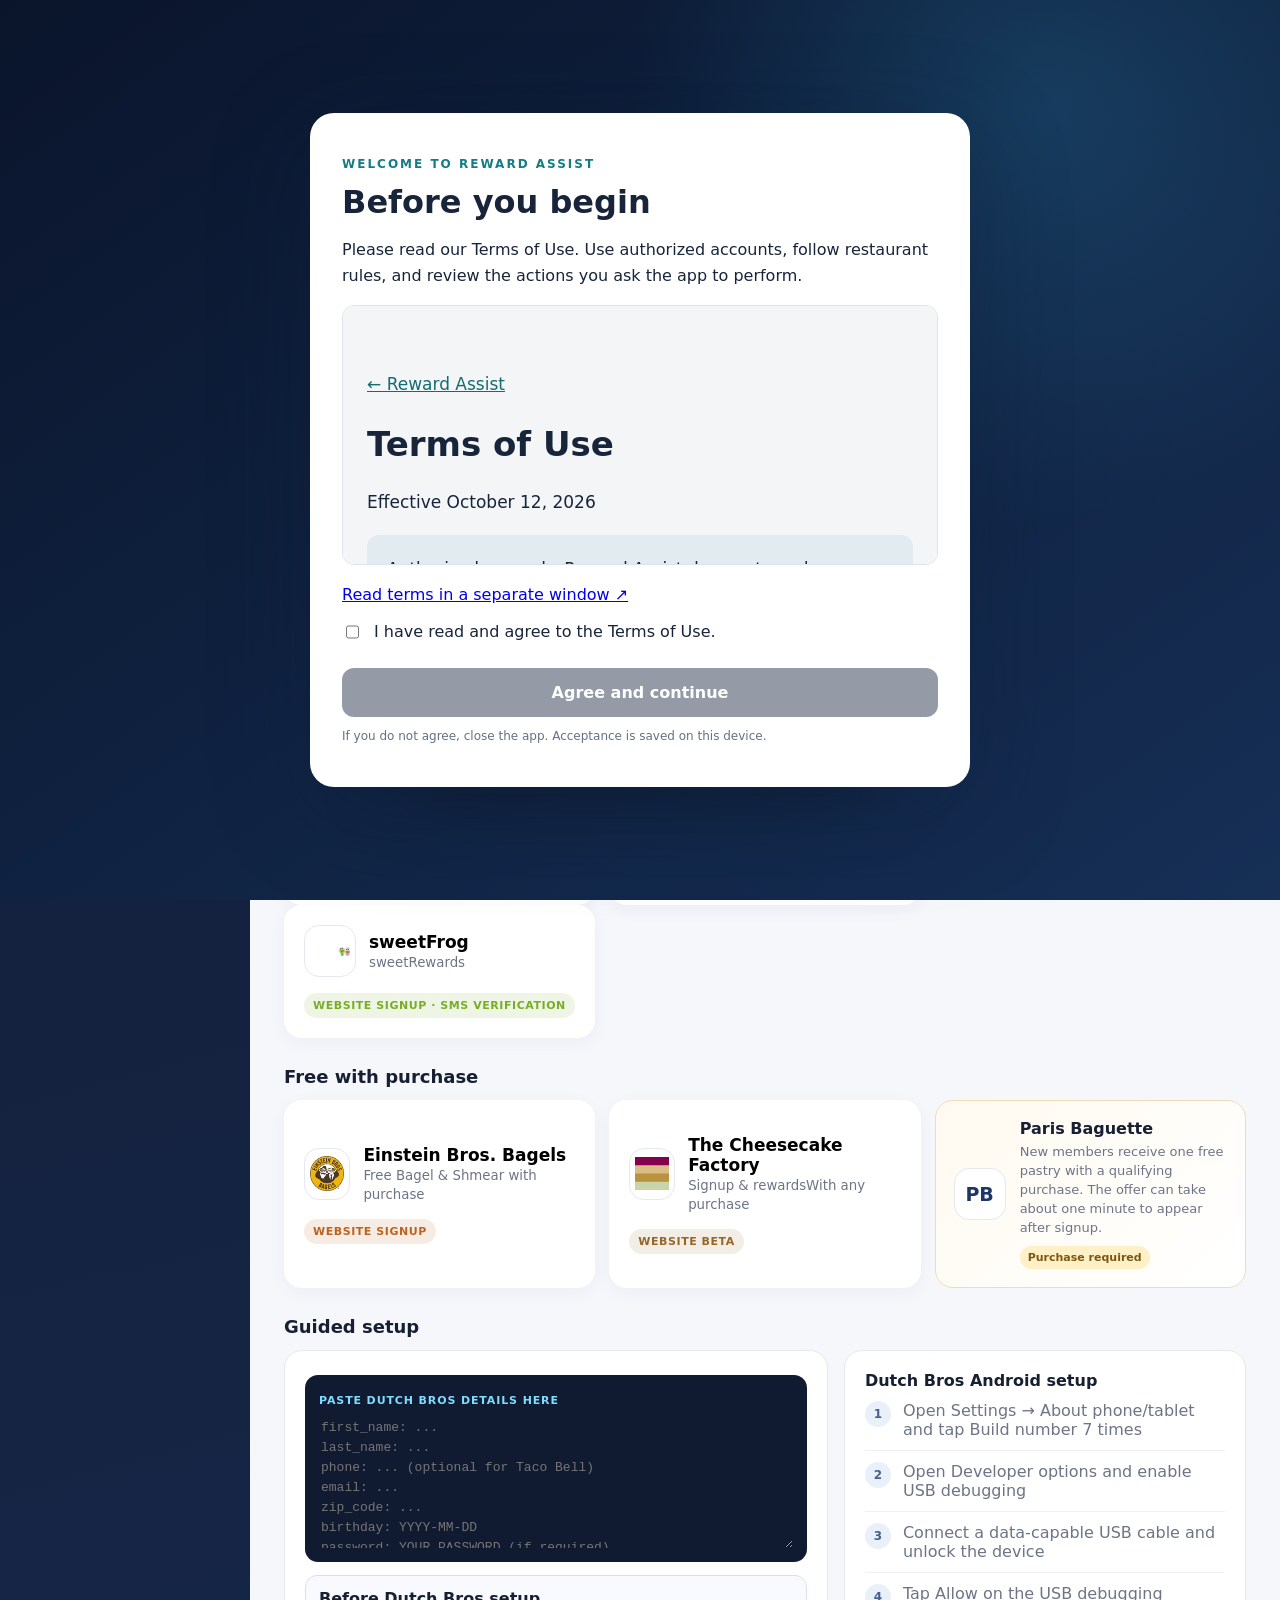
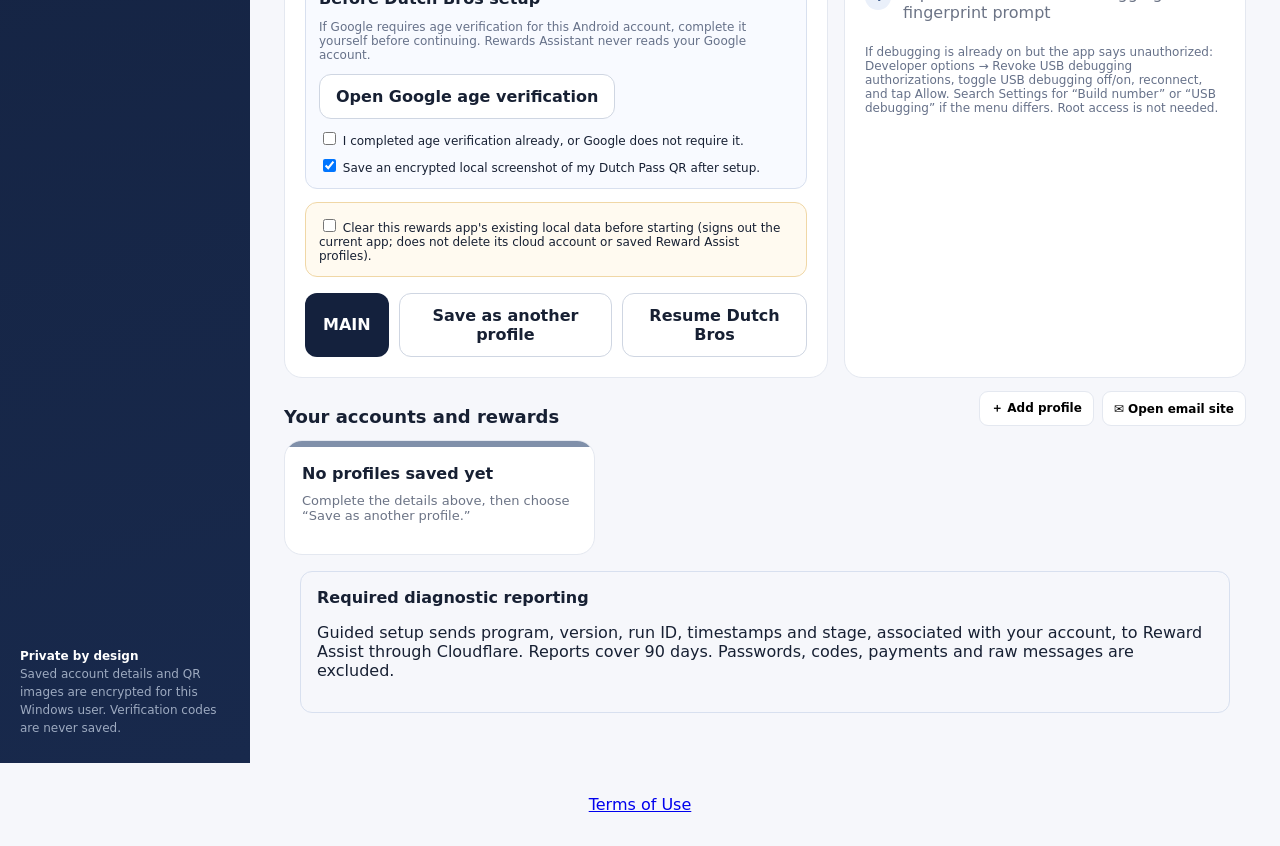
==== commit d9641f76: "Add sweetFrog and Einstein signup flows, restaurant assets, and relay recovery" ====
--- a/desktop/demo/index.html
+++ b/desktop/demo/index.html
@@ -88,10 +88,13 @@
       <button class="brand" style="--accent:var(--purple)" data-brand="Taco Bell" onclick="choose(this)"><div class="brand-head"><div class="brand-logo"><img alt="Taco Bell" src="https://www.tacobell.com/favicon.ico"></div><div><h4>Taco Bell</h4><small>Rewards & offers</small></div></div><span class="mode">Online setup</span></button>
       <button class="brand" style="--accent:#d39a22" data-brand="Paris Baguette" onclick="choose(this)"><div class="brand-head"><div class="brand-logo"><span style="color:#1d3665">PB</span></div><div><h4>Paris Baguette</h4><small>Signup, rewards & register QR</small></div></div><span class="mode">Android required</span></button>
       <button class="brand" style="--accent:#087b86" data-brand="Nothing Bundt Cakes" onclick="choose(this)"><div class="brand-head"><div class="brand-logo"><img alt="Nothing Bundt Cakes" src="assets/nothing-bundt-cakes.png"></div><div><h4>Nothing Bundt Cakes</h4><small>Signup &amp; rewards</small></div></div><span class="mode">Website signup</span></button>
+      <button class="brand" style="--accent:#dd0031" data-brand="Chick-fil-A" onclick="choose(this)"><div class="brand-head"><div class="brand-logo"><img src="assets/chickfila.png" alt="Chick-fil-A logo"></div><div><h4>Chick-fil-A</h4><small>Chick-fil-A One rewards</small></div></div><span class="mode">Android tablet required · awaiting testing</span></button>
+      <button class="brand" style="--accent:#168448" data-brand="Jeremiah's Italian Ice" onclick="choose(this)"><div class="brand-head"><div class="brand-logo"><img src="assets/jeremiahs.png" alt="Jeremiah’s logo"></div><div><h4>Jeremiah's Italian Ice</h4><small>Jeremiah’s Rewards</small></div></div><span class="mode">Android tablet required · awaiting testing</span></button>
       <button class="brand" style="--accent:var(--red)" data-brand="Birthday Options" onclick="choose(this)"><div class="brand-head"><div class="brand-logo"><span style="font-size:28px">🎂</span></div><div><h4>Birthday Options</h4><small>Rewards & countdowns</small></div></div><span class="mode">Reward planner</span></button>
     </div>
+<button class="brand" style="--accent:#78ad27" data-brand="sweetFrog" onclick="choose(this)"><div class="brand-head"><div class="brand-logo"><img src="assets/sweetfrog.png" alt="sweetFrog logo"></div><div><h4>sweetFrog</h4><small>sweetRewards</small></div></div><span class="mode">Website signup · SMS verification</span></button>
     <h3>Free with purchase</h3>
-    <div class="reward-shelf">
+    <div class="reward-shelf"><button class="brand" style="--accent:#bd631e" data-brand="Einstein Bros. Bagels" onclick="choose(this)"><div class="brand-head"><div class="brand-logo"><img src="assets/einstein.png" alt="Einstein Bros. Bagels logo"></div><div><h4>Einstein Bros. Bagels</h4><small>Free Bagel &amp; Shmear with purchase</small></div></div><span class="mode">Website signup</span></button>
       <button class="brand" style="--accent:#966629" data-brand="The Cheesecake Factory" onclick="choose(this)"><div class="brand-head"><div class="brand-logo"><img alt="The Cheesecake Factory" src="assets/cheesecake-factory.png"></div><div><h4>The Cheesecake Factory</h4><small>Signup &amp; rewards</small><small>With any purchase</small></div></div><span class="mode">Website beta</span></button>
       <article class="reward-tile"><div class="brand-logo"><span style="color:#1d3665">PB</span></div><div><h4>Paris Baguette</h4><p>New members receive one free pastry with a qualifying purchase. The offer can take about one minute to appear after signup.</p><span class="reward-badge">Purchase required</span></div></article>
     </div>
@@ -102,7 +105,7 @@
         <div class="field account-field"><label>First name</label><input data-key="first_name" value=""></div><div class="field account-field"><label>Last name</label><input data-key="last_name" value=""></div>
         <div class="field account-field phone-field"><label>Phone</label><input data-key="phone" value=""></div><div class="field account-field"><label>Email</label><input data-key="email" value=""></div>
         <div class="field account-field"><label>ZIP code</label><input data-key="zip_code" value=""></div><div class="field account-field"><label>Birthday</label><input data-key="birthday" placeholder="YYYY-MM-DD" value=""></div>
-        <div class="format-box" id="dutchFormat"><label id="detailsLabel">PASTE DUTCH BROS DETAILS HERE</label><textarea id="detailsBlock" spellcheck="false" placeholder="first_name: ...&#10;last_name: ...&#10;phone: ... (optional for Taco Bell)&#10;email: ...&#10;zip_code: ...&#10;birthday: YYYY-MM-DD&#10;END"></textarea><small id="batchHint" style="display:none;color:#a9badc">Paste one block per person, ending each block with END. Then click MAIN below to begin signup and Android sign-in.</small><div id="tacoBatchBuilder" style="display:none;margin-top:12px"><div style="padding:11px;border:1px solid #53617e;border-radius:10px;margin-bottom:10px"><label for="tacoWelcomeItem" style="display:block;color:#7edcff;margin-bottom:7px">Choose the signup reward item first</label><select id="tacoWelcomeItem" style="width:100%;padding:9px;border-radius:8px"><option value="">Select an item</option><option value="Beef Soft Taco">Beef Soft Taco</option><option value="Cantina Chicken Crispy Taco">Cantina Chicken Crispy Taco</option><option value="Beefy 5-Layer Burrito">Beefy 5-Layer Burrito</option></select></div><label style="color:#fff">Detected Taco Bell accounts</label><input id="tacoBatchCount" type="number" min="1" max="8" value="1" readonly style="width:75px;margin-left:8px;padding:7px"><button type="button" class="secondary" style="padding:7px 10px;margin-left:8px" onclick="detectTacoBatch(true)">Detect accounts</button><div id="tacoBatchRows"></div></div></div>
+        <div class="format-box" id="dutchFormat"><label id="detailsLabel">PASTE DUTCH BROS DETAILS HERE</label><textarea id="detailsBlock" spellcheck="false" placeholder="first_name: ...&#10;last_name: ...&#10;phone: ... (optional for Taco Bell)&#10;email: ...&#10;zip_code: ...&#10;birthday: YYYY-MM-DD&#10;password: YOUR_PASSWORD (if required)&#10;END"></textarea><small id="batchHint" style="display:none;color:#a9badc">Paste one block per person, ending each block with END. Then click MAIN below to begin signup and Android sign-in.</small><div id="tacoBatchBuilder" style="display:none;margin-top:12px"><div style="padding:11px;border:1px solid #53617e;border-radius:10px;margin-bottom:10px"><label for="tacoWelcomeItem" style="display:block;color:#7edcff;margin-bottom:7px">Choose the signup reward item first</label><select id="tacoWelcomeItem" style="width:100%;padding:9px;border-radius:8px"><option value="">Select an item</option><option value="Beef Soft Taco">Beef Soft Taco</option><option value="Cantina Chicken Crispy Taco">Cantina Chicken Crispy Taco</option><option value="Beefy 5-Layer Burrito">Beefy 5-Layer Burrito</option></select></div><label style="color:#fff">Detected Taco Bell accounts</label><input id="tacoBatchCount" type="number" min="1" max="8" value="1" readonly style="width:75px;margin-left:8px;padding:7px"><button type="button" class="secondary" style="padding:7px 10px;margin-left:8px" onclick="detectTacoBatch(true)">Detect accounts</button><div id="tacoBatchRows"></div></div></div>
         <div id="tacoOrderPlan" class="order-plan">
           <h3>2. Choose pickup</h3>
           <label for="tacoLocation">Where?</label><input id="tacoLocation" placeholder="Street address, city/state, or ZIP" aria-describedby="tacoLocationHelp">
@@ -138,7 +141,7 @@
 function birthdayGuide(){return '<li class="done"><span class="num">✓</span><b>Chick-fil-A:</b>&nbsp;add birthday 24+ hours early; reward lasts 30 days. Verification may be requested by the official app.</li><li class="done"><span class="num">✓</span><b>Nothing Bundt Cakes:</b>&nbsp;free Individual Bundtlet, valid 7 days before through 7 days after. Email/account verification may be requested.</li><li><span class="num">?</span><b>Crumbl:</b>&nbsp;exact current reward and enrollment lead time must be confirmed in a live official signup test.</li>'}
 function demoDevice(){const el=document.getElementById('deviceText');el.textContent='Checking ADB…';setTimeout(()=>{document.querySelector('.dot').style.background='#1e9d68';el.textContent='Practice Android connected';notify('Practice connection successful')},900)}
 function practice(){notify('Practice '+selected+' setup started — no data was sent');document.querySelectorAll('.steps li').forEach((x,i)=>setTimeout(()=>{x.classList.add('done');x.querySelector('.num').textContent='✓'},350*i))}
-function rewardsUrl(name){if(name==='Nothing Bundt Cakes')return 'https://www.nothingbundtcakes.com/';if(name==='The Cheesecake Factory')return 'https://www.thecheesecakefactory.com/';return name==='Taco Bell'?'https://www.tacobell.com/rewards':name==='Paris Baguette'?'https://parisbaguette.com/rewards/':name==="Wendy's"?'https://order.wendys.com/us/en/rewards':'https://www.dutchbros.com/rewards'}
+function rewardsUrl(name){if(name==="sweetFrog")return "https://my.spendgo.com/sweetfrog";if(name==="Einstein Bros. Bagels")return "https://orders.einsteinbros.com/signup";if(name==="Chick-fil-A")return "https://www.chick-fil-a.com/one";if(name==="Jeremiah's Italian Ice")return "https://jeremiahsice.com/rewards/";if(name==='Nothing Bundt Cakes')return 'https://www.nothingbundtcakes.com/';if(name==='The Cheesecake Factory')return 'https://www.thecheesecakefactory.com/';return name==='Taco Bell'?'https://www.tacobell.com/rewards':name==='Paris Baguette'?'https://parisbaguette.com/rewards/':name==="Wendy's"?'https://order.wendys.com/us/en/rewards':'https://www.dutchbros.com/rewards'}
 function openRewards(name){window.open(rewardsUrl(name),'_blank','noopener')}
 function showQR(name,id,hasQr){document.getElementById('modalTitle').textContent=name+' rewards';const known=['Dutch Bros','Taco Bell','Paris Baguette',"Wendy's"].includes(name);let note=name==='Taco Bell'?'<p>Claiming Taco Bell rewards requires the official Taco Bell mobile app.</p>':name==='Paris Baguette'?'<p>Show this register QR in the official app. New members receive one free pastry <b>with a qualifying purchase</b>; the offer may take about one minute to appear after signup.</p>':name==="Wendy's"?'<p>Open the official Wendy’s experience and follow its redemption instructions.</p>':name==='Dutch Bros'?'<p>This is a locally encrypted Dutch Pass snapshot. If it expires, use the current Scan screen.</p>':'<p>This QR was added manually. Check the service’s current rules before redeeming it.</p>';note+=hasQr?'<img alt="Saved rewards QR" style="display:block;max-width:100%;margin:12px auto;border-radius:12px" src="/api/profile/qr?id='+encodeURIComponent(id)+'&t='+Date.now()+'">':'<p>No QR was saved for this profile.</p>';document.getElementById('modalBody').innerHTML=note+(known?'<button class="primary" style="width:100%" onclick="openRewards(\''+name+'\')">Open official rewards information</button>':'');document.getElementById('overlay').classList.add('show')}
 function showLogin(name,email,phone,username,password,notes){document.getElementById('modalTitle').textContent=name+' — saved login';document.getElementById('modalBody').innerHTML=(email?'<div class="credential"><small>Login email</small><strong>'+esc(email)+'</strong></div>':'')+(username?'<div class="credential"><small>Username</small><strong>'+esc(username)+'</strong></div>':'')+(password?'<div class="credential"><small>Password</small><strong>'+esc(password)+'</strong></div>':'<p>No password is stored.</p>')+(phone?'<div class="credential"><small>Phone</small><strong>'+esc(phone)+'</strong></div>':'')+(notes?'<div class="credential"><small>Notes</small><span>'+esc(notes)+'</span></div>':'');document.getElementById('overlay').classList.add('show')}
@@ -172,7 +175,7 @@
 async function saveProfile(){const label=prompt('Profile name, for example Mom or Dad:','My profile');if(!label)return;try{await api('/api/profile',{method:'POST',body:JSON.stringify({app:selected,label,details:detailsText()})});await loadProfiles();notify('Profile encrypted and saved on this computer')}catch(error){notify(error.message)}}
 async function deleteProfile(id,label){if(!confirm('Delete the saved profile “'+label+'” from this computer?'))return;try{const result=await api('/api/profile',{method:'DELETE',body:JSON.stringify({id})});await loadProfiles();notify(result.message)}catch(error){notify(error.message)}}
 let statusTimer=null,submissionUrl='';
-function isNewBrand(name){return false}
+function isNewBrand(name){return ["Chick-fil-A","Jeremiah's Italian Ice"].includes(name)}
 async function startSetup(){if(isNewBrand(selected)){notify('Guided signup for '+selected+' is awaiting testing.');return}if(selected==='Taco Bell')return startTacoSequence();try{setProgress(0);if(selected==='Birthday Options')throw new Error('Birthday Options is a reward planner. Save a profile now; guided signup testing is the next step.');if(selected==='Paris Baguette'){const result=await api('/api/paris/start',{method:'POST',body:JSON.stringify({details:detailsText()})});document.getElementById('automationPanel').style.display='block';document.getElementById('automationStatus').textContent=result.message;setProgress(20);notify(result.message);return}if(selected==='Dutch Bros'){if(!document.getElementById('ageReady').checked)throw new Error('Complete the Google age-verification step first, if Google requires it.');const result=await api('/api/dutch/start',{method:'POST',body:JSON.stringify({details:detailsText(),save_qr:document.getElementById('saveDutchQr').checked,terms_accepted:true})});document.getElementById('automationPanel').style.display='block';document.getElementById('submissionButton').style.display='none';notify(result.message);pollDutchStatus();return}const result=await api('/api/web/start',{method:'POST',body:JSON.stringify({app:selected,details:detailsText()})});if(['Nothing Bundt Cakes','The Cheesecake Factory'].includes(selected))document.getElementById('detailsBlock').value='';submissionUrl=result.submission_url||'';document.getElementById('submissionButton').style.display=submissionUrl?'block':'none';document.getElementById('automationPanel').style.display='block';notify(result.message);pollStatus()}catch(error){notify(error.message)}}
 async function resumeDutch(){if(selected!=='Dutch Bros')return;try{setProgress(0);const result=await api('/api/dutch/resume',{method:'POST',body:JSON.stringify({details:detailsText(),save_qr:true,terms_accepted:true})});document.getElementById('automationPanel').style.display='block';document.getElementById('submissionButton').style.display='none';notify(result.message);pollDutchStatus()}catch(error){notify(error.message)}}
 async function pollDutchStatus(){if(statusTimer)clearInterval(statusTimer);const update=async()=>{try{const s=await api('/api/dutch/status');document.getElementById('automationStatus').textContent=s.message;setProgress(dutchProgress(s.stage,s.message));const waitingSms=/waiting for (the )?sms verification code/i.test(s.message||'');document.getElementById('codeControls').style.display=waitingSms?'flex':'none';document.getElementById('verificationCode').placeholder='Enter Dutch Bros SMS code';document.getElementById('approveButton').style.display='none';document.getElementById('anotherDutchButton').style.display=s.stage==='complete'?'block':'none';if(s.stage==='complete'||s.stage==='attention'){clearInterval(statusTimer);if(s.stage==='complete'){await loadProfiles();notify('Dutch Bros login saved locally')}}}catch(error){document.getElementById('automationStatus').textContent=error.message}};await update();statusTimer=setInterval(update,1000)}
@@ -194,7 +197,7 @@
 async function deriveCloudKey(password,email){const e=new TextEncoder(),material=await crypto.subtle.importKey('raw',e.encode(password),'PBKDF2',false,['deriveKey']);return crypto.subtle.deriveKey({name:'PBKDF2',salt:e.encode('reward-assist:'+email.toLowerCase()),iterations:100000,hash:'SHA-256'},material,{name:'AES-GCM',length:256},false,['encrypt','decrypt'])}
 async function cloudEncrypt(value){const iv=crypto.getRandomValues(new Uint8Array(12)),plain=new TextEncoder().encode(JSON.stringify(value)),data=await crypto.subtle.encrypt({name:'AES-GCM',iv},cloudKey,plain);return JSON.stringify({v:1,iv:cloudB64(iv),data:cloudB64(new Uint8Array(data))})}
 async function cloudDecrypt(payload){const box=JSON.parse(payload),plain=await crypto.subtle.decrypt({name:'AES-GCM',iv:cloudUnb64(box.iv)},cloudKey,cloudUnb64(box.data));return JSON.parse(new TextDecoder().decode(plain))}
-async function syncWindowsAccounts(){if(!cloudKey)return;const local=await api('/api/status'),remote=await cloudApi('/api/vault');let profile=remote.vault?await cloudDecrypt(remote.vault.payload):{firstName:'',birthday:'',services:[],accounts:[]};profile.accounts=profile.accounts||[];for(const p of local.profiles||[]){let qr='';if(p.qr_saved){try{const blob=await fetch('/api/profile/qr?id='+encodeURIComponent(p.id)).then(r=>r.blob());qr=await new Promise(resolve=>{const reader=new FileReader();reader.onload=()=>resolve(reader.result);reader.readAsDataURL(blob)})}catch{}}const account={program:p.app,email:p.email||'',password:p.password||'',phone:p.phone||'',notes:p.notes||'',qr};const index=profile.accounts.findIndex(a=>(a.program||a.app)===account.program&&a.email===account.email);if(index>=0)profile.accounts[index]={...profile.accounts[index],...account};else profile.accounts.push(account)}await cloudApi('/api/vault',{method:'PUT',body:JSON.stringify({payload:await cloudEncrypt(profile),expected_version:remote.vault?.version||0})})}
+async function syncWindowsAccounts(){if(!cloudKey)return;const local=await api('/api/status'),remote=await cloudApi('/api/vault');let profile=remote.vault?await cloudDecrypt(remote.vault.payload):{firstName:'',birthday:'',services:[],accounts:[]};profile.accounts=profile.accounts||[];for(const p of local.profiles||[]){let qr='';if(p.qr_saved){try{const blob=await fetch('/api/profile/qr?id='+encodeURIComponent(p.id)).then(r=>r.blob());qr=await new Promise(resolve=>{const reader=new FileReader();reader.onload=()=>resolve(reader.result);reader.readAsDataURL(blob)})}catch{}}const account={program:p.app,email:p.email||'',password:p.password||'',phone:p.phone||'',notes:p.notes||'',qr};if(p.account_created_at){account.createdAt=p.account_created_at;if(p.app==='Nothing Bundt Cakes')account.rewardCheckAt=new Date(Date.parse(p.account_created_at)+7200000).toISOString()}const index=profile.accounts.findIndex(a=>(a.program||a.app)===account.program&&a.email===account.email);if(index>=0)profile.accounts[index]={...profile.accounts[index],...account};else profile.accounts.push(account)}await cloudApi('/api/vault',{method:'PUT',body:JSON.stringify({payload:await cloudEncrypt(profile),expected_version:remote.vault?.version||0})})}
 function startDeviceSync(){syncWindowsAccounts().catch(()=>{})}
 function showSignedIn(email){document.getElementById('authGate').classList.add('hidden');const chip=document.getElementById('accountChip');chip.hidden=false;chip.textContent='Signed in · '+email;document.getElementById('adminPanelButton').hidden=email.toLowerCase()!=='mrgobeast@gmail.com';if(!localStorage.getItem('rewardAssistTutorialDone'))document.getElementById('tutorialGate').classList.remove('hidden');loadProfiles()}
 async function showAdminPanel(){try{const local=await api('/api/status'),profiles=local.profiles||[];let cloud,cloudError='';try{cloud=await cloudApi('/api/admin/stats')}catch(error){cloudError=error.message;cloud={totals:{users:'Unavailable',synced_vaults:'Unavailable',active_sessions:'Unavailable'},users:[]}}document.getElementById('modalTitle').textContent='Admin dashboard';document.getElementById('modalBody').innerHTML=(cloudError?'<p role="alert">Cloud statistics unavailable: '+esc(cloudError)+'. Local information is still shown.</p>':'')+'<p>Usage counts and workflow stop points are not collected by this dashboard yet. Unavailable data is not zero.</p><div class="credential"><small>Registered users</small><strong>'+cloud.totals.users+'</strong></div><div class="credential"><small>Synced accounts · active sessions</small><span>'+cloud.totals.synced_vaults+' · '+cloud.totals.active_sessions+'</span></div><div class="credential"><small>Saved profiles on this computer</small><strong>'+profiles.length+'</strong></div><div class="credential"><small>Recent users</small><span style="white-space:pre-line">'+esc(cloud.users.slice(0,10).map(u=>u.email+(u.last_sync?' · synced':' · not synced')).join('\n'))+'</span></div><div class="field"><label>Recipient email (leave blank for everyone)</label><input id="adminRecipient" type="email"></div><div class="field"><label>Message title</label><input id="adminTitle" maxlength="100"></div><div class="field"><label>Message</label><textarea id="adminMessage" maxlength="2000" style="width:100%;min-height:90px"></textarea></div><button class="primary" style="width:100%" onclick="sendAdminMessage()">Send in-app message</button><p>Private vault contents remain encrypted, so this dashboard cannot read other users’ passwords, QR codes, birthdays, or reward balances.</p>';document.getElementById('overlay').classList.add('show')}catch(error){notify(error.message)}}
@@ -209,9 +212,8 @@
 </script>
 <script src="taco-sequence.js"></script>
 <script>
-const layoutChoose=choose;choose=function(el){layoutChoose(el);if(selected==='The Cheesecake Factory'){document.getElementById('guideTitle').textContent='Cheesecake Factory website setup';document.getElementById('steps').innerHTML='<li>Paste one profile with phone, password and restaurant.</li><li>MAIN requests an SMS code. Enter it under Assistant status.</li><li>Review the completed form and terms, including promotional email/SMS consent, before approving signup.</li><li>Sign Up is clicked once. Check the result in Chrome; completion is not confirmed yet.</li><li><pre>password: YOUR_PASSWORD\nrestaurant: The Shops at Highland Village (Highland Village, TX)</pre>Add these before END.</li>';}if(selected==='Nothing Bundt Cakes'){document.getElementById('guideTitle').textContent='Nothing Bundt Cakes website setup';document.getElementById('steps').innerHTML='<li>Paste one person’s details, including password.</li><li>Add country, state and bakery exactly as shown on the website.</li><li>MAIN fills both password fields and selects Bundtastic Rewards. Optional SMS stays unchanged.</li><li>MAIN clicks Create Account once, then waits for registration confirmation. Resolve any verification on the website.</li><li><pre>password: YOUR_PASSWORD\ncountry: United States\nstate: Texas\nbakery: Flower Mound, TX</pre>Add these before END. Password is held temporarily in memory, not saved.</li>';}const pending=isNewBrand(selected);document.getElementById('newBrandPanel').hidden=!pending;document.getElementById('newBrandTitle').textContent=selected;document.getElementById('signupGrid').hidden=pending;document.getElementById('signupGrid').style.display=pending?'none':'';const actions=document.querySelector('.actions');if(selected==='Taco Bell')document.getElementById('dutchFormat').append(actions);else document.querySelector('.form').after(actions);actions.after(document.getElementById('automationPanel'))};
+const layoutChoose=choose;choose=function(el){layoutChoose(el);if(selected==='Einstein Bros. Bagels'){document.getElementById('guideTitle').textContent='Einstein Bros. Bagels website setup';document.getElementById('steps').innerHTML='<li>Paste first_name, last_name, email, phone, zip_code, birthday (YYYY-MM-DD), and password before END.</li><li>Password fills both password fields. Use at least eight characters, an uppercase letter and a number.</li><li>Review your details, marketing preferences and Bagel Brands terms, then approve signup.</li><li>Join Now is clicked once. The welcome screen or rewards page confirms completion.</li><li>Welcome Bagel &amp; Shmear requires a purchase. No Android tablet needed.</li>';}if(selected==='sweetFrog'){document.getElementById('guideTitle').textContent='sweetFrog website setup';document.getElementById('steps').innerHTML='<li>Paste name, phone, email, ZIP and birthday (YYYY-MM-DD). No password needed.</li><li>Add store: Flower Mound - 35634 before END, or your participating store name/number.</li><li>Review sweetFrog terms, then approve the SMS request. Enter the six-digit texted code below.</li><li>Review birthday, store and email/SMS choices before approving the completed profile.</li><li>The account is saved only after the official rewards page confirms signup. Existing signed-in accounts require your attention.</li>';}if(selected==='The Cheesecake Factory'){document.getElementById('guideTitle').textContent='Cheesecake Factory website setup';document.getElementById('steps').innerHTML='<li>Paste one profile with phone, password and restaurant.</li><li>MAIN requests an SMS code. Enter it under Assistant status.</li><li>Review the completed form and terms, including promotional email/SMS consent, before approving signup.</li><li>Sign Up is clicked once. Check the result in Chrome; completion is not confirmed yet.</li><li><pre>password: YOUR_PASSWORD\nrestaurant: The Shops at Highland Village (Highland Village, TX)</pre>Add these before END.</li>';}if(selected==='Nothing Bundt Cakes'){document.getElementById('guideTitle').textContent='Nothing Bundt Cakes website setup';document.getElementById('steps').innerHTML='<li>Paste one person’s details, including password.</li><li>Add country, state and bakery exactly as shown on the website.</li><li>MAIN fills both password fields and selects Bundtastic Rewards. Optional SMS stays unchanged.</li><li>MAIN clicks Create Account once, then waits for registration confirmation. Resolve any verification on the website.</li><li><pre>password: YOUR_PASSWORD\ncountry: United States\nstate: Texas\nbakery: Flower Mound, TX</pre>Add these before END. Password is held temporarily in memory, not saved.</li>';}const pending=isNewBrand(selected);document.getElementById('newBrandPanel').hidden=!pending;document.getElementById('newBrandTitle').textContent=selected;document.getElementById('signupGrid').hidden=pending;document.getElementById('signupGrid').style.display=pending?'none':'';const actions=document.querySelector('.actions');if(selected==='Taco Bell')document.getElementById('dutchFormat').append(actions);else document.querySelector('.form').after(actions);actions.after(document.getElementById('automationPanel'))};
 if(!document.getElementById('tacoPickupTime').value)document.getElementById('tacoPickupTime').value='ASAP';
 </script>
 <script src="pickup-times.js"></script>
 <p style="text-align:center;padding:16px"><a href="terms.html" target="_blank" rel="noopener">Terms of Use</a></p><script src="admin-reporting.js"></script><script src="remote-taco.js"></script><script src="remote.js"></script><script src="terms-gate.js"></script></body></html>
-
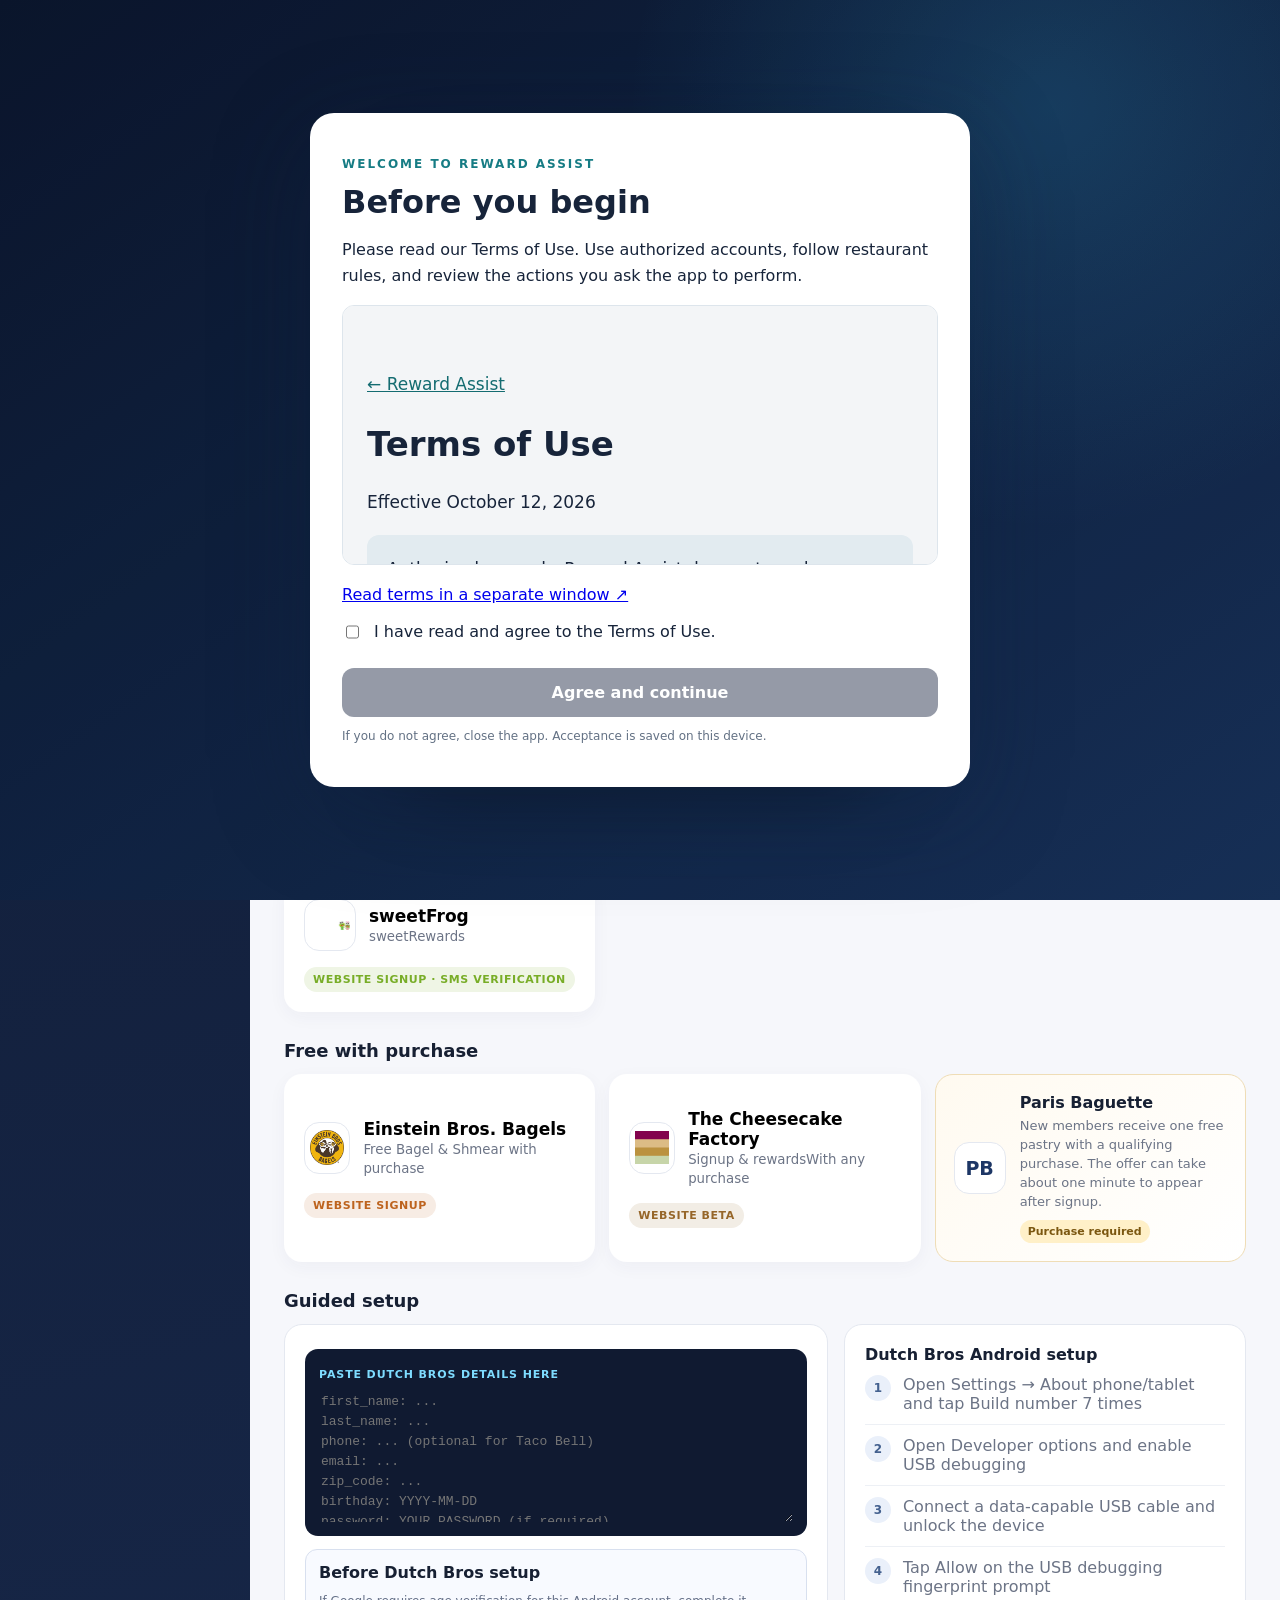
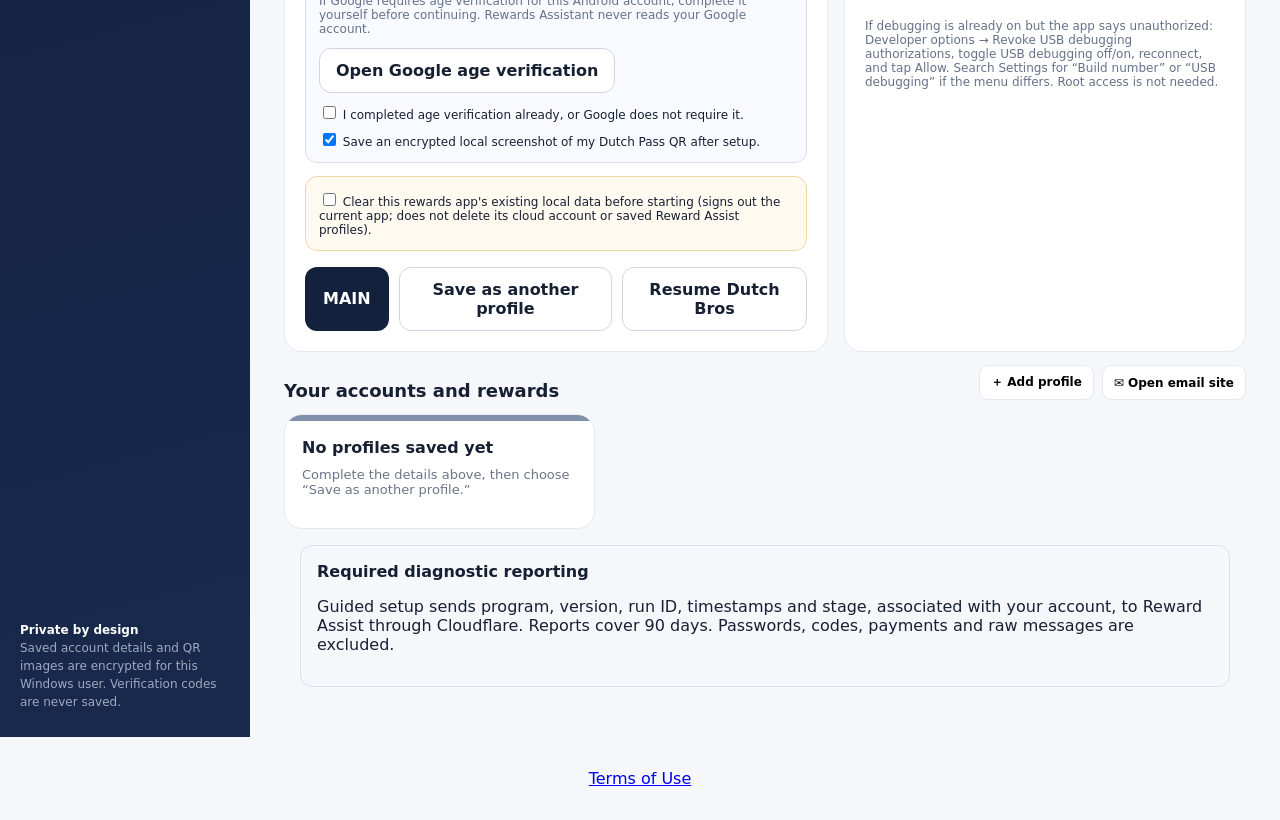
==== commit 7ffe62a3: "Integrate Jeremiah's Italian Ice and Chick-fil-A into desktop and iOS app" ====
--- a/desktop/demo/index.html
+++ b/desktop/demo/index.html
@@ -88,8 +88,8 @@
       <button class="brand" style="--accent:var(--purple)" data-brand="Taco Bell" onclick="choose(this)"><div class="brand-head"><div class="brand-logo"><img alt="Taco Bell" src="https://www.tacobell.com/favicon.ico"></div><div><h4>Taco Bell</h4><small>Rewards & offers</small></div></div><span class="mode">Online setup</span></button>
       <button class="brand" style="--accent:#d39a22" data-brand="Paris Baguette" onclick="choose(this)"><div class="brand-head"><div class="brand-logo"><span style="color:#1d3665">PB</span></div><div><h4>Paris Baguette</h4><small>Signup, rewards & register QR</small></div></div><span class="mode">Android required</span></button>
       <button class="brand" style="--accent:#087b86" data-brand="Nothing Bundt Cakes" onclick="choose(this)"><div class="brand-head"><div class="brand-logo"><img alt="Nothing Bundt Cakes" src="assets/nothing-bundt-cakes.png"></div><div><h4>Nothing Bundt Cakes</h4><small>Signup &amp; rewards</small></div></div><span class="mode">Website signup</span></button>
-      <button class="brand" style="--accent:#dd0031" data-brand="Chick-fil-A" onclick="choose(this)"><div class="brand-head"><div class="brand-logo"><img src="assets/chickfila.png" alt="Chick-fil-A logo"></div><div><h4>Chick-fil-A</h4><small>Chick-fil-A One rewards</small></div></div><span class="mode">Android tablet required · awaiting testing</span></button>
-      <button class="brand" style="--accent:#168448" data-brand="Jeremiah's Italian Ice" onclick="choose(this)"><div class="brand-head"><div class="brand-logo"><img src="assets/jeremiahs.png" alt="Jeremiah’s logo"></div><div><h4>Jeremiah's Italian Ice</h4><small>Jeremiah’s Rewards</small></div></div><span class="mode">Android tablet required · awaiting testing</span></button>
+      <button class="brand" style="--accent:#dd0031" data-brand="Chick-fil-A" onclick="choose(this)"><div class="brand-head"><div class="brand-logo"><img src="assets/chickfila.png" alt="Chick-fil-A logo"></div><div><h4>Chick-fil-A</h4><small>Chick-fil-A One rewards</small></div></div><span class="mode">Android tablet · live sync</span></button>
+      <button class="brand" style="--accent:#168448" data-brand="Jeremiah's Italian Ice" onclick="choose(this)"><div class="brand-head"><div class="brand-logo"><img src="assets/jeremiahs.png" alt="Jeremiah’s logo"></div><div><h4>Jeremiah's Italian Ice</h4><small>Jeremiah’s Rewards</small></div></div><span class="mode">Android tablet · live sync</span></button>
       <button class="brand" style="--accent:var(--red)" data-brand="Birthday Options" onclick="choose(this)"><div class="brand-head"><div class="brand-logo"><span style="font-size:28px">🎂</span></div><div><h4>Birthday Options</h4><small>Rewards & countdowns</small></div></div><span class="mode">Reward planner</span></button>
     </div>
 <button class="brand" style="--accent:#78ad27" data-brand="sweetFrog" onclick="choose(this)"><div class="brand-head"><div class="brand-logo"><img src="assets/sweetfrog.png" alt="sweetFrog logo"></div><div><h4>sweetFrog</h4><small>sweetRewards</small></div></div><span class="mode">Website signup · SMS verification</span></button>
@@ -137,13 +137,13 @@
 <script>
 let selected='Dutch Bros';
 function choose(el){document.querySelectorAll('.brand').forEach(x=>x.classList.remove('selected'));el.classList.add('selected');selected=el.dataset.brand;document.body.classList.toggle('taco-mode',selected==='Taco Bell');if(statusTimer)clearInterval(statusTimer);submissionUrl='';document.getElementById('automationPanel').style.display='none';document.getElementById('submissionButton').style.display='none';document.getElementById('codeControls').style.display='none';document.getElementById('approveButton').style.display='none';document.getElementById('anotherDutchButton').style.display='none';setProgress(0);const dutch=selected==='Dutch Bros',taco=selected==='Taco Bell',birthday=selected==='Birthday Options',paris=selected==='Paris Baguette';document.getElementById('dutchPrerequisites').style.display=dutch?'block':'none';document.getElementById('detailsLabel').textContent=(taco?'1. Add each person’s details':'PASTE '+selected.toUpperCase()+' DETAILS HERE');document.getElementById('batchHint').style.display=taco?'block':'none';document.getElementById('tacoBatchBuilder').style.display=taco?'block':'none';document.getElementById('tacoOrderPlan').classList.toggle('show',taco);document.querySelectorAll('.account-field').forEach(x=>x.style.display='none');resumeAction.style.display=dutch?'inline-block':'none';document.getElementById('guideTitle').textContent=dutch?'Dutch Bros Android setup':birthday?'Birthday reward planner':paris?'Paris Baguette Android setup':'Taco Bell assisted website checklist';document.getElementById('deviceTip').style.display=(dutch||paris)?'block':'none';document.getElementById('steps').innerHTML=dutch?'<li><span class="num">1</span>Enable Developer options and USB debugging</li><li><span class="num">2</span>Connect and unlock the Android device</li><li><span class="num">3</span>Tap Allow on the USB debugging prompt</li><li><span class="num">4</span>The assistant opens Scan and saves the Dutch Pass</li>':birthday?birthdayGuide():paris?'<li class="done"><span class="num">✓</span>Paste name, email, phone, ZIP, birthday, and password</li><li><span class="num">2</span>The assistant uses the official Android app and saves the register QR</li><li><span class="num">3</span>The welcome offer may take about one minute to appear</li><li><span class="num">4</span><b>Welcome reward:</b>&nbsp;one free pastry with a qualifying purchase (new members)</li>':'<li class="done"><span class="num">✓</span>Paste one complete details block for each person (up to 8 people)</li><li><span class="num">2</span>One person at a time; click Next person when their signup and order are finished</li><li><span class="num">3</span>Enter each account holder’s email code and review the terms</li><li><span class="num">4</span>Save a reward/location plan; ordering always stops for final review</li>';if(taco&&!document.querySelector('.taco-person'))renderTacoBatch()}
-const chooseBase=choose;choose=function(el){chooseBase(el);const android=selected==='Dutch Bros'||selected==='Paris Baguette';document.getElementById('androidResetOption').style.display=android?'block':'none';document.getElementById('resetAndroidApp').checked=false}
+const chooseBase=choose;choose=function(el){chooseBase(el);const android=selected==='Dutch Bros'||selected==='Paris Baguette'||selected==='Chick-fil-A'||selected==="Jeremiah's Italian Ice";document.getElementById('androidResetOption').style.display=android?'block':'none';document.getElementById('resetAndroidApp').checked=false}
 function birthdayGuide(){return '<li class="done"><span class="num">✓</span><b>Chick-fil-A:</b>&nbsp;add birthday 24+ hours early; reward lasts 30 days. Verification may be requested by the official app.</li><li class="done"><span class="num">✓</span><b>Nothing Bundt Cakes:</b>&nbsp;free Individual Bundtlet, valid 7 days before through 7 days after. Email/account verification may be requested.</li><li><span class="num">?</span><b>Crumbl:</b>&nbsp;exact current reward and enrollment lead time must be confirmed in a live official signup test.</li>'}
 function demoDevice(){const el=document.getElementById('deviceText');el.textContent='Checking ADB…';setTimeout(()=>{document.querySelector('.dot').style.background='#1e9d68';el.textContent='Practice Android connected';notify('Practice connection successful')},900)}
 function practice(){notify('Practice '+selected+' setup started — no data was sent');document.querySelectorAll('.steps li').forEach((x,i)=>setTimeout(()=>{x.classList.add('done');x.querySelector('.num').textContent='✓'},350*i))}
 function rewardsUrl(name){if(name==="sweetFrog")return "https://my.spendgo.com/sweetfrog";if(name==="Einstein Bros. Bagels")return "https://orders.einsteinbros.com/signup";if(name==="Chick-fil-A")return "https://www.chick-fil-a.com/one";if(name==="Jeremiah's Italian Ice")return "https://jeremiahsice.com/rewards/";if(name==='Nothing Bundt Cakes')return 'https://www.nothingbundtcakes.com/';if(name==='The Cheesecake Factory')return 'https://www.thecheesecakefactory.com/';return name==='Taco Bell'?'https://www.tacobell.com/rewards':name==='Paris Baguette'?'https://parisbaguette.com/rewards/':name==="Wendy's"?'https://order.wendys.com/us/en/rewards':'https://www.dutchbros.com/rewards'}
 function openRewards(name){window.open(rewardsUrl(name),'_blank','noopener')}
-function showQR(name,id,hasQr){document.getElementById('modalTitle').textContent=name+' rewards';const known=['Dutch Bros','Taco Bell','Paris Baguette',"Wendy's"].includes(name);let note=name==='Taco Bell'?'<p>Claiming Taco Bell rewards requires the official Taco Bell mobile app.</p>':name==='Paris Baguette'?'<p>Show this register QR in the official app. New members receive one free pastry <b>with a qualifying purchase</b>; the offer may take about one minute to appear after signup.</p>':name==="Wendy's"?'<p>Open the official Wendy’s experience and follow its redemption instructions.</p>':name==='Dutch Bros'?'<p>This is a locally encrypted Dutch Pass snapshot. If it expires, use the current Scan screen.</p>':'<p>This QR was added manually. Check the service’s current rules before redeeming it.</p>';note+=hasQr?'<img alt="Saved rewards QR" style="display:block;max-width:100%;margin:12px auto;border-radius:12px" src="/api/profile/qr?id='+encodeURIComponent(id)+'&t='+Date.now()+'">':'<p>No QR was saved for this profile.</p>';document.getElementById('modalBody').innerHTML=note+(known?'<button class="primary" style="width:100%" onclick="openRewards(\''+name+'\')">Open official rewards information</button>':'');document.getElementById('overlay').classList.add('show')}
+function showQR(name,id,hasQr){document.getElementById('modalTitle').textContent=name+' rewards';const known=['Dutch Bros','Taco Bell','Paris Baguette',"Wendy's",'Chick-fil-A',"Jeremiah's Italian Ice"].includes(name);let note=name==='Taco Bell'?'<p>Claiming Taco Bell rewards requires the official Taco Bell mobile app.</p>':name==='Paris Baguette'?'<p>Show this register QR in the official app. New members receive one free pastry <b>with a qualifying purchase</b>; the offer may take about one minute to appear after signup.</p>':name==="Wendy's"?'<p>Open the official Wendy’s experience and follow its redemption instructions.</p>':name==='Dutch Bros'?'<p>This is a locally encrypted Dutch Pass snapshot. If it expires, use the current Scan screen.</p>':name==='Chick-fil-A'?'<p>This is your Chick-fil-A One member QR code. You can also provide your 14-digit membership number at the register or drive-thru.</p>':name==="Jeremiah's Italian Ice"?'<p>Scan this QR code at the register to earn points on your Jeremiah\'s Rewards account.</p>':'<p>This QR was added manually. Check the service’s current rules before redeeming it.</p>';note+=hasQr?'<img alt="Saved rewards QR" style="display:block;max-width:100%;margin:12px auto;border-radius:12px" src="/api/profile/qr?id='+encodeURIComponent(id)+'&t='+Date.now()+'">':'<p>No QR was saved for this profile.</p>';document.getElementById('modalBody').innerHTML=note+(known?'<button class="primary" style="width:100%" onclick="openRewards(\''+name+'\')">Open official rewards information</button>':'');document.getElementById('overlay').classList.add('show')}
 function showLogin(name,email,phone,username,password,notes){document.getElementById('modalTitle').textContent=name+' — saved login';document.getElementById('modalBody').innerHTML=(email?'<div class="credential"><small>Login email</small><strong>'+esc(email)+'</strong></div>':'')+(username?'<div class="credential"><small>Username</small><strong>'+esc(username)+'</strong></div>':'')+(password?'<div class="credential"><small>Password</small><strong>'+esc(password)+'</strong></div>':'<p>No password is stored.</p>')+(phone?'<div class="credential"><small>Phone</small><strong>'+esc(phone)+'</strong></div>':'')+(notes?'<div class="credential"><small>Notes</small><span>'+esc(notes)+'</span></div>':'');document.getElementById('overlay').classList.add('show')}
 function openEmailSite(){window.open('https://db-proj.onrender.com/tb-w','_blank','noopener,noreferrer')}
 function openAgeVerification(){window.open('https://myaccount.google.com/age-verification','_blank','noopener,noreferrer')}
@@ -175,8 +175,8 @@
 async function saveProfile(){const label=prompt('Profile name, for example Mom or Dad:','My profile');if(!label)return;try{await api('/api/profile',{method:'POST',body:JSON.stringify({app:selected,label,details:detailsText()})});await loadProfiles();notify('Profile encrypted and saved on this computer')}catch(error){notify(error.message)}}
 async function deleteProfile(id,label){if(!confirm('Delete the saved profile “'+label+'” from this computer?'))return;try{const result=await api('/api/profile',{method:'DELETE',body:JSON.stringify({id})});await loadProfiles();notify(result.message)}catch(error){notify(error.message)}}
 let statusTimer=null,submissionUrl='';
-function isNewBrand(name){return ["Chick-fil-A","Jeremiah's Italian Ice"].includes(name)}
-async function startSetup(){if(isNewBrand(selected)){notify('Guided signup for '+selected+' is awaiting testing.');return}if(selected==='Taco Bell')return startTacoSequence();try{setProgress(0);if(selected==='Birthday Options')throw new Error('Birthday Options is a reward planner. Save a profile now; guided signup testing is the next step.');if(selected==='Paris Baguette'){const result=await api('/api/paris/start',{method:'POST',body:JSON.stringify({details:detailsText()})});document.getElementById('automationPanel').style.display='block';document.getElementById('automationStatus').textContent=result.message;setProgress(20);notify(result.message);return}if(selected==='Dutch Bros'){if(!document.getElementById('ageReady').checked)throw new Error('Complete the Google age-verification step first, if Google requires it.');const result=await api('/api/dutch/start',{method:'POST',body:JSON.stringify({details:detailsText(),save_qr:document.getElementById('saveDutchQr').checked,terms_accepted:true})});document.getElementById('automationPanel').style.display='block';document.getElementById('submissionButton').style.display='none';notify(result.message);pollDutchStatus();return}const result=await api('/api/web/start',{method:'POST',body:JSON.stringify({app:selected,details:detailsText()})});if(['Nothing Bundt Cakes','The Cheesecake Factory'].includes(selected))document.getElementById('detailsBlock').value='';submissionUrl=result.submission_url||'';document.getElementById('submissionButton').style.display=submissionUrl?'block':'none';document.getElementById('automationPanel').style.display='block';notify(result.message);pollStatus()}catch(error){notify(error.message)}}
+function isNewBrand(name){return false}
+async function startSetup(){if(isNewBrand(selected)){notify('Guided signup for '+selected+' is awaiting testing.');return}if(selected==='Taco Bell')return startTacoSequence();try{setProgress(0);if(selected==='Birthday Options')throw new Error('Birthday Options is a reward planner. Save a profile now; guided signup testing is the next step.');if(selected==='Paris Baguette'){const result=await api('/api/paris/start',{method:'POST',body:JSON.stringify({details:detailsText()})});document.getElementById('automationPanel').style.display='block';document.getElementById('automationStatus').textContent=result.message;setProgress(20);notify(result.message);return}if(selected==='Chick-fil-A'||selected==="Jeremiah's Italian Ice"){setProgress(25);const resetApp=document.getElementById('resetAndroidApp').checked;const serial=document.getElementById('deviceSelect').value;if(resetApp){await api('/api/android/reset',{method:'POST',body:JSON.stringify({app:selected,device_serial:serial})});setProgress(50)}const result=await api('/api/android/launch',{method:'POST',body:JSON.stringify({app:selected,device_serial:serial})});document.getElementById('automationPanel').style.display='block';document.getElementById('automationStatus').textContent=result.message;setProgress(100);await loadProfiles();notify(result.message);return}if(selected==='Dutch Bros'){if(!document.getElementById('ageReady').checked)throw new Error('Complete the Google age-verification step first, if Google requires it.');const result=await api('/api/dutch/start',{method:'POST',body:JSON.stringify({details:detailsText(),save_qr:document.getElementById('saveDutchQr').checked,terms_accepted:true})});document.getElementById('automationPanel').style.display='block';document.getElementById('submissionButton').style.display='none';notify(result.message);pollDutchStatus();return}const result=await api('/api/web/start',{method:'POST',body:JSON.stringify({app:selected,details:detailsText()})});if(['Nothing Bundt Cakes','The Cheesecake Factory'].includes(selected))document.getElementById('detailsBlock').value='';submissionUrl=result.submission_url||'';document.getElementById('submissionButton').style.display=submissionUrl?'block':'none';document.getElementById('automationPanel').style.display='block';notify(result.message);pollStatus()}catch(error){notify(error.message)}}
 async function resumeDutch(){if(selected!=='Dutch Bros')return;try{setProgress(0);const result=await api('/api/dutch/resume',{method:'POST',body:JSON.stringify({details:detailsText(),save_qr:true,terms_accepted:true})});document.getElementById('automationPanel').style.display='block';document.getElementById('submissionButton').style.display='none';notify(result.message);pollDutchStatus()}catch(error){notify(error.message)}}
 async function pollDutchStatus(){if(statusTimer)clearInterval(statusTimer);const update=async()=>{try{const s=await api('/api/dutch/status');document.getElementById('automationStatus').textContent=s.message;setProgress(dutchProgress(s.stage,s.message));const waitingSms=/waiting for (the )?sms verification code/i.test(s.message||'');document.getElementById('codeControls').style.display=waitingSms?'flex':'none';document.getElementById('verificationCode').placeholder='Enter Dutch Bros SMS code';document.getElementById('approveButton').style.display='none';document.getElementById('anotherDutchButton').style.display=s.stage==='complete'?'block':'none';if(s.stage==='complete'||s.stage==='attention'){clearInterval(statusTimer);if(s.stage==='complete'){await loadProfiles();notify('Dutch Bros login saved locally')}}}catch(error){document.getElementById('automationStatus').textContent=error.message}};await update();statusTimer=setInterval(update,1000)}
 async function startAnotherDutch(){if(!confirm('This signs out the current Dutch Bros account on the connected Android device and clears only Dutch Bros local app data. Saved profiles and encrypted QR images stay in Rewards Assistant. Continue?'))return;try{const result=await api('/api/dutch/reset',{method:'POST',body:'{}'});if(statusTimer)clearInterval(statusTimer);document.getElementById('detailsBlock').value='';document.getElementById('ageReady').checked=false;document.getElementById('saveDutchQr').checked=true;document.getElementById('verificationCode').value='';document.getElementById('codeControls').style.display='none';document.getElementById('anotherDutchButton').style.display='none';document.getElementById('automationStatus').textContent='Ready for another Dutch Bros account.';setProgress(0);notify(result.message)}catch(error){notify(error.message)}}
@@ -184,7 +184,7 @@
 async function pollStatus(){if(statusTimer)clearInterval(statusTimer);let updating=false,finished=false;const update=async()=>{if(updating||finished)return;updating=true;try{const s=await api('/api/web/status?app='+encodeURIComponent(selected));document.getElementById('automationStatus').textContent=s.message+(s.batch_total>1?' ('+s.batch_current+' of '+s.batch_total+')':'');if(s.submission_url){submissionUrl=s.submission_url;document.getElementById('submissionButton').style.display='block'}setProgress(s.batch_total>1?Math.round(((s.batch_current-1)+webProgress(s.stage)/100)/s.batch_total*100):webProgress(s.stage));document.getElementById('codeControls').style.display=s.stage==='waiting_code'?'flex':'none';document.getElementById('approveButton').style.display=s.stage==='review_required'?'block':'none';if(s.stage==='ready_for_review'){finished=true;clearInterval(statusTimer);setProgress(80)}if(s.stage==='complete'){finished=true;clearInterval(statusTimer);if(selected==='Taco Bell')await sequenceSignupComplete();await loadProfiles();notify(s.message||'Account saved locally')}}catch(error){document.getElementById('automationStatus').textContent=error.message}finally{updating=false}};await update();if(!finished)statusTimer=setInterval(update,700)}
 async function sendCode(){try{const code=document.getElementById('verificationCode').value.trim();const path=selected==='Dutch Bros'?'/api/dutch/code':'/api/web/code';const body=selected==='Dutch Bros'?{code}:{app:selected,code};const result=await api(path,{method:'POST',body:JSON.stringify(body)});document.getElementById('verificationCode').value='';document.getElementById('codeControls').style.display='none';notify(result.message)}catch(error){notify(error.message)}}
 async function approveCreation(){try{const result=await api('/api/web/approve',{method:'POST',body:JSON.stringify({app:selected})});notify(result.message)}catch(error){notify(error.message)}}
-async function loadProfiles(){try{const data=await api('/api/status');document.getElementById('buildVersion').textContent='LOCAL BETA v'+(data.version||'unknown');if(data.version!=='__BUILD_VERSION__')notify('App page and running service versions differ. Close all Reward Assist windows and open the latest installed app.');const box=document.getElementById('accounts');if(!data.profiles.length){box.innerHTML='<article class="account" style="--accent:#8090aa"><div class="account-top"></div><div class="account-body"><strong>No profiles saved yet</strong><p>Use “Add profile” to save an existing account, or complete guided setup.</p></div></article>';return}const colors={'Dutch Bros':'var(--blue)','Taco Bell':'var(--purple)','Paris Baguette':'#d39a22',"Wendy's":'var(--red)'};box.innerHTML=data.profiles.map(p=>{const enc=v=>encodeURIComponent(v||''),app=enc(p.app),email=enc(p.email),phone=enc(p.phone),username=enc(p.username),password=enc(p.password),notes=enc(p.notes),id=enc(p.id),label=enc(p.label),log=p.rewards_log||{},tracker=p.app==='Dutch Bros'?'<div class="credential"><small>Personal drink-use log (not synced with Dutch Bros)</small><label><input type="checkbox" '+(log.medium_drink?'checked':'')+' onchange="setRewardUsed(decodeURIComponent(\''+id+'\'),\'medium_drink\',this.checked)"> Medium Drink used</label><br><label><input type="checkbox" '+(log.birthday_large_drink?'checked':'')+' onchange="setRewardUsed(decodeURIComponent(\''+id+'\'),\'birthday_large_drink\',this.checked)"> Large Birthday Drink used</label></div>':p.app==='Paris Baguette'?'<div class="credential"><small>Welcome reward</small><span>One free pastry with a qualifying purchase · may take about one minute to appear</span></div>':'';const accent=colors[p.app]||'#8090aa',identity=p.email||p.username||p.phone||'Saved locally';return '<article class="account" style="--accent:'+accent+'"><div class="account-top"></div><div class="account-body"><div class="account-title"><strong>'+esc(p.app)+' <span class="profile-name">'+esc(p.label)+'</span></strong><span class="pill">Saved</span></div><p>'+esc(((p.first_name||'')+' '+(p.last_name||'')).trim())+'</p><div class="linked">'+esc(identity)+'</div>'+tracker+'<div class="account-actions"><button onclick="showLogin(decodeURIComponent(\''+app+'\'),decodeURIComponent(\''+email+'\'),decodeURIComponent(\''+phone+'\'),decodeURIComponent(\''+username+'\'),decodeURIComponent(\''+password+'\'),decodeURIComponent(\''+notes+'\'))">Login details</button><button onclick="showQR(decodeURIComponent(\''+app+'\'),decodeURIComponent(\''+id+'\'),'+Boolean(p.qr_saved)+')">Rewards & QR</button><button onclick="deleteProfile(decodeURIComponent(\''+id+'\'),decodeURIComponent(\''+label+'\'))">Delete</button></div></div></article>'}).join('')}catch(error){notify(error.message)}}
+async function loadProfiles(){try{const data=await api('/api/status');document.getElementById('buildVersion').textContent='LOCAL BETA v'+(data.version||'unknown');if(data.version!=='__BUILD_VERSION__')notify('App page and running service versions differ. Close all Reward Assist windows and open the latest installed app.');const box=document.getElementById('accounts');if(!data.profiles.length){box.innerHTML='<article class="account" style="--accent:#8090aa"><div class="account-top"></div><div class="account-body"><strong>No profiles saved yet</strong><p>Use “Add profile” to save an existing account, or complete guided setup.</p></div></article>';return}const colors={'Dutch Bros':'var(--blue)','Taco Bell':'var(--purple)','Paris Baguette':'#d39a22',"Wendy's":'var(--red)','Chick-fil-A':'#dd0031',"Jeremiah's Italian Ice":'#168448'};box.innerHTML=data.profiles.map(p=>{const enc=v=>encodeURIComponent(v||''),app=enc(p.app),email=enc(p.email),phone=enc(p.phone),username=enc(p.username),password=enc(p.password),notes=enc(p.notes),id=enc(p.id),label=enc(p.label),log=p.rewards_log||{},tracker=p.app==='Dutch Bros'?'<div class="credential"><small>Personal drink-use log (not synced with Dutch Bros)</small><label><input type="checkbox" '+(log.medium_drink?'checked':'')+' onchange="setRewardUsed(decodeURIComponent(\''+id+'\'),\'medium_drink\',this.checked)"> Medium Drink used</label><br><label><input type="checkbox" '+(log.birthday_large_drink?'checked':'')+' onchange="setRewardUsed(decodeURIComponent(\''+id+'\'),\'birthday_large_drink\',this.checked)"> Large Birthday Drink used</label></div>':p.app==='Paris Baguette'?'<div class="credential"><small>Welcome reward</small><span>One free pastry with a qualifying purchase · may take about one minute to appear</span></div>':'';const accent=colors[p.app]||'#8090aa',identity=p.email||p.username||p.phone||'Saved locally';return '<article class="account" style="--accent:'+accent+'"><div class="account-top"></div><div class="account-body"><div class="account-title"><strong>'+esc(p.app)+' <span class="profile-name">'+esc(p.label)+'</span></strong><span class="pill">Saved</span></div><p>'+esc(((p.first_name||'')+' '+(p.last_name||'')).trim())+'</p><div class="linked">'+esc(identity)+'</div>'+tracker+'<div class="account-actions"><button onclick="showLogin(decodeURIComponent(\''+app+'\'),decodeURIComponent(\''+email+'\'),decodeURIComponent(\''+phone+'\'),decodeURIComponent(\''+username+'\'),decodeURIComponent(\''+password+'\'),decodeURIComponent(\''+notes+'\'))">Login details</button><button onclick="showQR(decodeURIComponent(\''+app+'\'),decodeURIComponent(\''+id+'\'),'+Boolean(p.qr_saved)+')">Rewards & QR</button><button onclick="deleteProfile(decodeURIComponent(\''+id+'\'),decodeURIComponent(\''+label+'\'))">Delete</button></div></div></article>'}).join('')}catch(error){notify(error.message)}}
 const resumeAction=document.createElement('button');resumeAction.className='secondary';resumeAction.textContent='Resume Dutch Bros';resumeAction.onclick=resumeDutch;document.querySelector('.actions').appendChild(resumeAction);
 document.querySelectorAll('.brand').forEach(button=>button.addEventListener('click',()=>{const taco=button.dataset.brand==='Taco Bell';document.getElementById('tacoBatchBuilder').style.display=taco?'block':'none';if(taco&&!document.querySelector('.taco-person'))renderTacoBatch()}));
 let tacoDetectTimer=null;document.getElementById('detailsBlock').addEventListener('input',()=>{if(selected!=='Taco Bell')return;clearTimeout(tacoDetectTimer);tacoDetectTimer=setTimeout(()=>detectTacoBatch(false),350)});
@@ -212,7 +212,7 @@
 </script>
 <script src="taco-sequence.js"></script>
 <script>
-const layoutChoose=choose;choose=function(el){layoutChoose(el);if(selected==='Einstein Bros. Bagels'){document.getElementById('guideTitle').textContent='Einstein Bros. Bagels website setup';document.getElementById('steps').innerHTML='<li>Paste first_name, last_name, email, phone, zip_code, birthday (YYYY-MM-DD), and password before END.</li><li>Password fills both password fields. Use at least eight characters, an uppercase letter and a number.</li><li>Review your details, marketing preferences and Bagel Brands terms, then approve signup.</li><li>Join Now is clicked once. The welcome screen or rewards page confirms completion.</li><li>Welcome Bagel &amp; Shmear requires a purchase. No Android tablet needed.</li>';}if(selected==='sweetFrog'){document.getElementById('guideTitle').textContent='sweetFrog website setup';document.getElementById('steps').innerHTML='<li>Paste name, phone, email, ZIP and birthday (YYYY-MM-DD). No password needed.</li><li>Add store: Flower Mound - 35634 before END, or your participating store name/number.</li><li>Review sweetFrog terms, then approve the SMS request. Enter the six-digit texted code below.</li><li>Review birthday, store and email/SMS choices before approving the completed profile.</li><li>The account is saved only after the official rewards page confirms signup. Existing signed-in accounts require your attention.</li>';}if(selected==='The Cheesecake Factory'){document.getElementById('guideTitle').textContent='Cheesecake Factory website setup';document.getElementById('steps').innerHTML='<li>Paste one profile with phone, password and restaurant.</li><li>MAIN requests an SMS code. Enter it under Assistant status.</li><li>Review the completed form and terms, including promotional email/SMS consent, before approving signup.</li><li>Sign Up is clicked once. Check the result in Chrome; completion is not confirmed yet.</li><li><pre>password: YOUR_PASSWORD\nrestaurant: The Shops at Highland Village (Highland Village, TX)</pre>Add these before END.</li>';}if(selected==='Nothing Bundt Cakes'){document.getElementById('guideTitle').textContent='Nothing Bundt Cakes website setup';document.getElementById('steps').innerHTML='<li>Paste one person’s details, including password.</li><li>Add country, state and bakery exactly as shown on the website.</li><li>MAIN fills both password fields and selects Bundtastic Rewards. Optional SMS stays unchanged.</li><li>MAIN clicks Create Account once, then waits for registration confirmation. Resolve any verification on the website.</li><li><pre>password: YOUR_PASSWORD\ncountry: United States\nstate: Texas\nbakery: Flower Mound, TX</pre>Add these before END. Password is held temporarily in memory, not saved.</li>';}const pending=isNewBrand(selected);document.getElementById('newBrandPanel').hidden=!pending;document.getElementById('newBrandTitle').textContent=selected;document.getElementById('signupGrid').hidden=pending;document.getElementById('signupGrid').style.display=pending?'none':'';const actions=document.querySelector('.actions');if(selected==='Taco Bell')document.getElementById('dutchFormat').append(actions);else document.querySelector('.form').after(actions);actions.after(document.getElementById('automationPanel'))};
+const layoutChoose=choose;choose=function(el){layoutChoose(el);if(selected==='Chick-fil-A'){document.getElementById('guideTitle').textContent='Chick-fil-A One Android setup';document.getElementById('steps').innerHTML='<li><span class="num">1</span>Connect your Android tablet with USB debugging enabled.</li><li><span class="num">2</span>Click MAIN to launch Chick-fil-A One on your tablet.</li><li><span class="num">3</span>Sign in or create your account using your phone number for SMS verification.</li><li><span class="num">4</span>The assistant syncs your membership number and encrypted QR pass to your wallet.</li>';}if(selected==="Jeremiah's Italian Ice"){document.getElementById('guideTitle').textContent="Jeremiah's Italian Ice Android setup";document.getElementById('steps').innerHTML='<li><span class="num">1</span>Connect your Android tablet with USB debugging enabled.</li><li><span class="num">2</span>Click MAIN to launch Jeremiah\'s Italian Ice on your tablet.</li><li><span class="num">3</span>Select your favorite location and open the Scan screen.</li><li><span class="num">4</span>The assistant automatically captures and encrypts the EARN POINTS QR code into your wallet.</li>';}if(selected==='Einstein Bros. Bagels'){document.getElementById('guideTitle').textContent='Einstein Bros. Bagels website setup';document.getElementById('steps').innerHTML='<li>Paste first_name, last_name, email, phone, zip_code, birthday (YYYY-MM-DD), and password before END.</li><li>Password fills both password fields. Use at least eight characters, an uppercase letter and a number.</li><li>Review your details, marketing preferences and Bagel Brands terms, then approve signup.</li><li>Join Now is clicked once. The welcome screen or rewards page confirms completion.</li><li>Welcome Bagel &amp; Shmear requires a purchase. No Android tablet needed.</li>';}if(selected==='sweetFrog'){document.getElementById('guideTitle').textContent='sweetFrog website setup';document.getElementById('steps').innerHTML='<li>Paste name, phone, email, ZIP and birthday (YYYY-MM-DD). No password needed.</li><li>Add store: Flower Mound - 35634 before END, or your participating store name/number.</li><li>Review sweetFrog terms, then approve the SMS request. Enter the six-digit texted code below.</li><li>Review birthday, store and email/SMS choices before approving the completed profile.</li><li>The account is saved only after the official rewards page confirms signup. Existing signed-in accounts require your attention.</li>';}if(selected==='The Cheesecake Factory'){document.getElementById('guideTitle').textContent='Cheesecake Factory website setup';document.getElementById('steps').innerHTML='<li>Paste one profile with phone, password and restaurant.</li><li>MAIN requests an SMS code. Enter it under Assistant status.</li><li>Review the completed form and terms, including promotional email/SMS consent, before approving signup.</li><li>Sign Up is clicked once. Check the result in Chrome; completion is not confirmed yet.</li><li><pre>password: YOUR_PASSWORD\nrestaurant: The Shops at Highland Village (Highland Village, TX)</pre>Add these before END.</li>';}if(selected==='Nothing Bundt Cakes'){document.getElementById('guideTitle').textContent='Nothing Bundt Cakes website setup';document.getElementById('steps').innerHTML='<li>Paste one person’s details, including password.</li><li>Add country, state and bakery exactly as shown on the website.</li><li>MAIN fills both password fields and selects Bundtastic Rewards. Optional SMS stays unchanged.</li><li>MAIN clicks Create Account once, then waits for registration confirmation. Resolve any verification on the website.</li><li><pre>password: YOUR_PASSWORD\ncountry: United States\nstate: Texas\nbakery: Flower Mound, TX</pre>Add these before END. Password is held temporarily in memory, not saved.</li>';}const pending=isNewBrand(selected);document.getElementById('newBrandPanel').hidden=!pending;document.getElementById('newBrandTitle').textContent=selected;document.getElementById('signupGrid').hidden=pending;document.getElementById('signupGrid').style.display=pending?'none':'';const actions=document.querySelector('.actions');if(selected==='Taco Bell')document.getElementById('dutchFormat').append(actions);else document.querySelector('.form').after(actions);actions.after(document.getElementById('automationPanel'))};
 if(!document.getElementById('tacoPickupTime').value)document.getElementById('tacoPickupTime').value='ASAP';
 </script>
 <script src="pickup-times.js"></script>
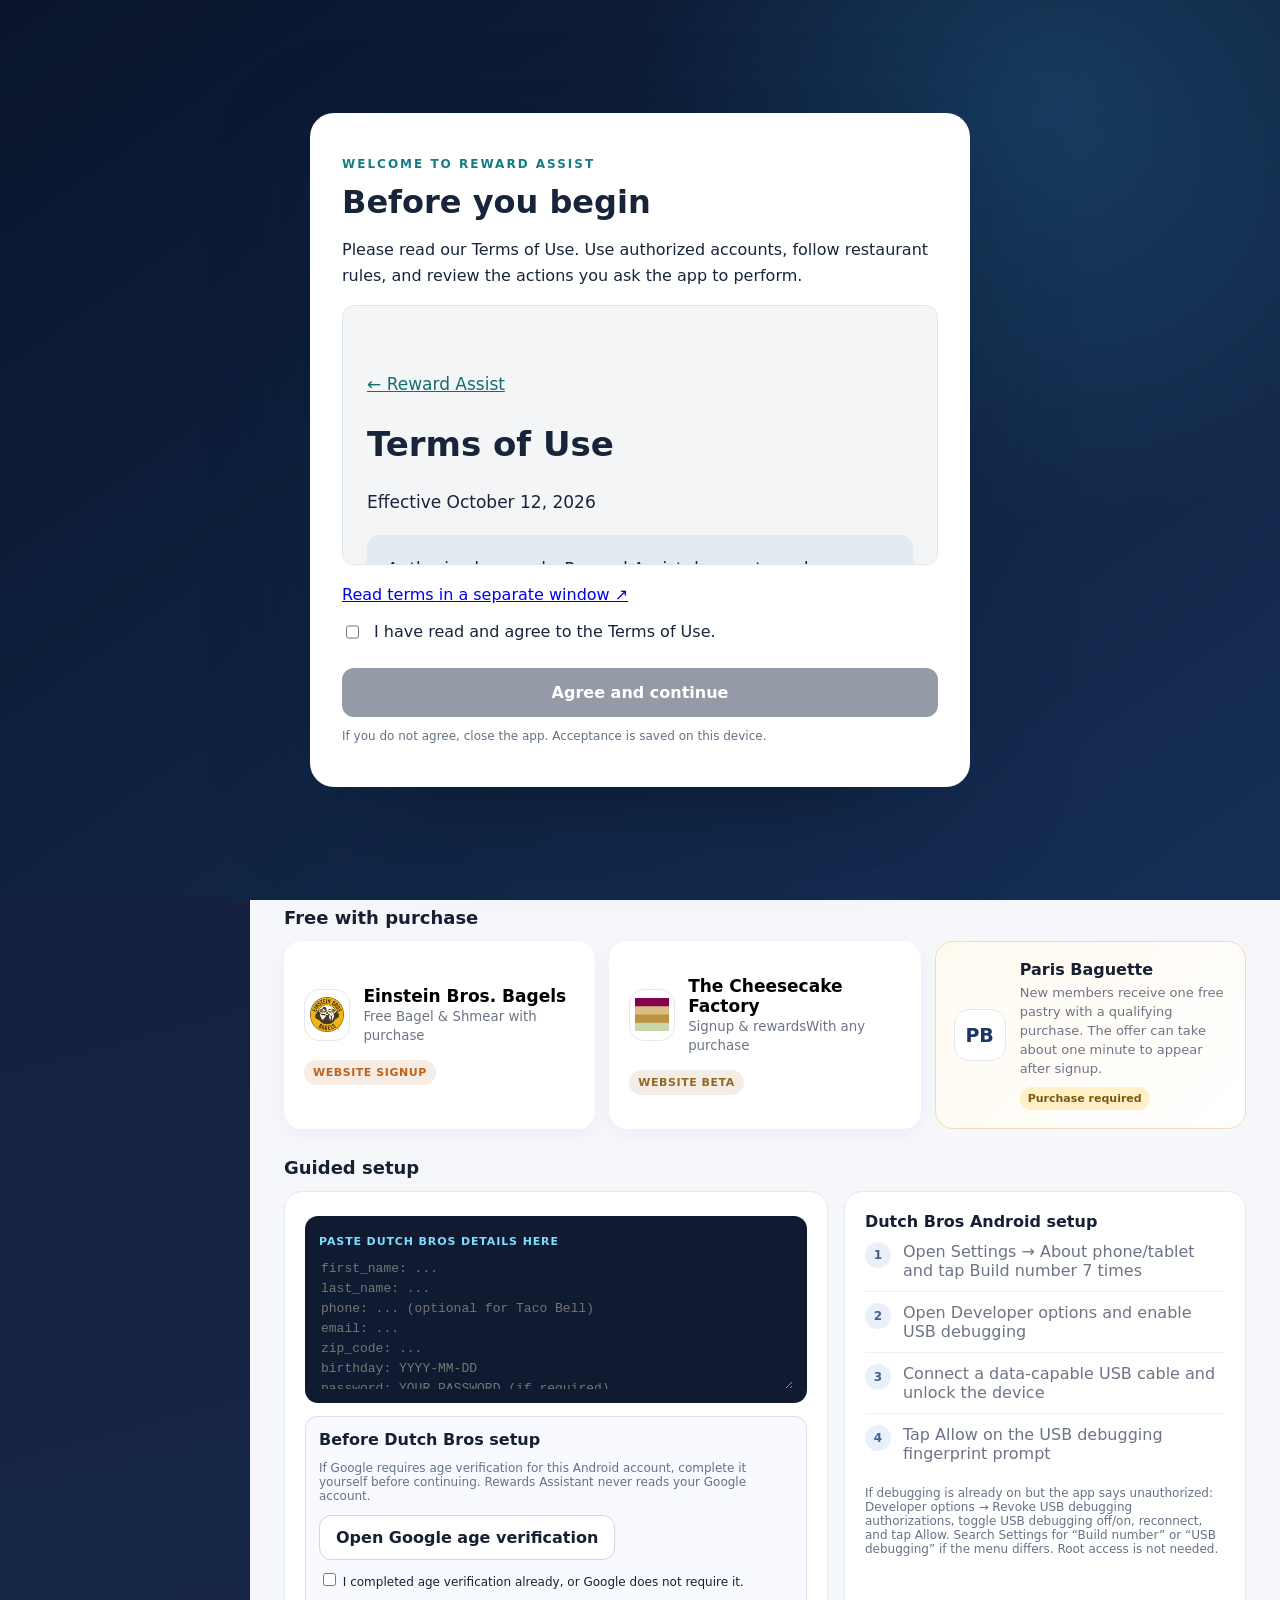
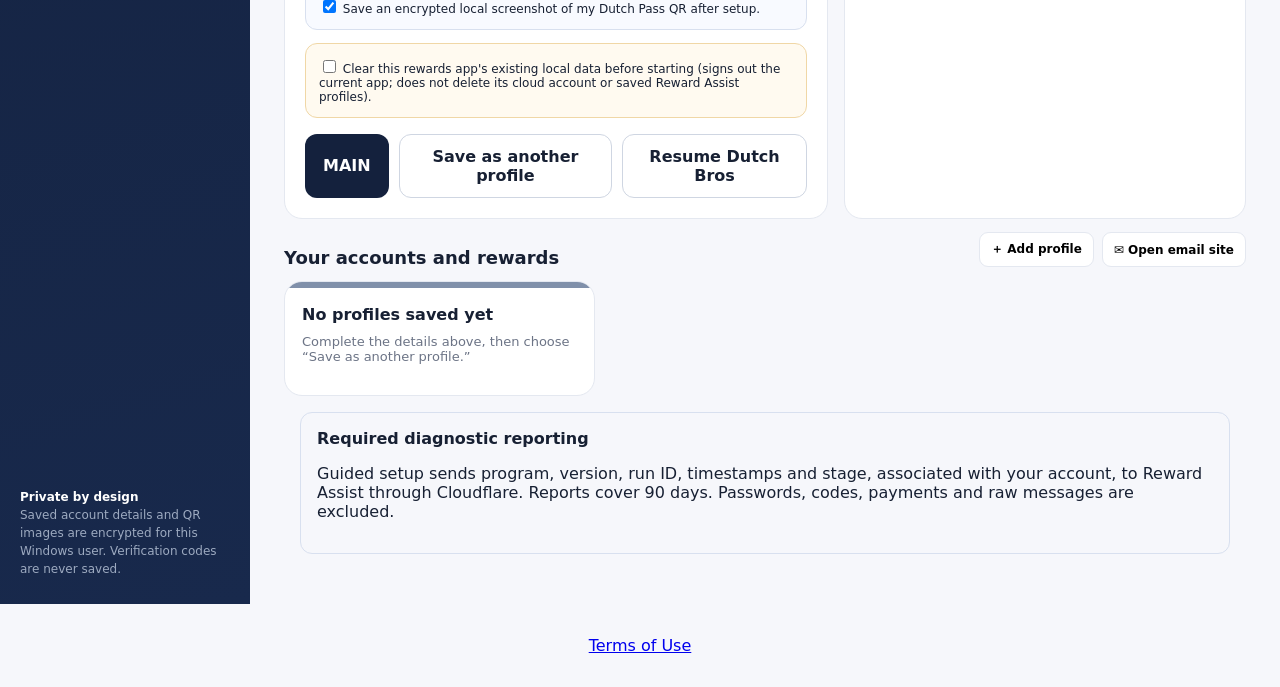
==== commit 101397d3: "Improve launcher setup, downloader page, and fix sweetFrog layout spacing" ====
--- a/desktop/demo/index.html
+++ b/desktop/demo/index.html
@@ -91,8 +91,8 @@
       <button class="brand" style="--accent:#dd0031" data-brand="Chick-fil-A" onclick="choose(this)"><div class="brand-head"><div class="brand-logo"><img src="assets/chickfila.png" alt="Chick-fil-A logo"></div><div><h4>Chick-fil-A</h4><small>Chick-fil-A One rewards</small></div></div><span class="mode">Android tablet · live sync</span></button>
       <button class="brand" style="--accent:#168448" data-brand="Jeremiah's Italian Ice" onclick="choose(this)"><div class="brand-head"><div class="brand-logo"><img src="assets/jeremiahs.png" alt="Jeremiah’s logo"></div><div><h4>Jeremiah's Italian Ice</h4><small>Jeremiah’s Rewards</small></div></div><span class="mode">Android tablet · live sync</span></button>
       <button class="brand" style="--accent:var(--red)" data-brand="Birthday Options" onclick="choose(this)"><div class="brand-head"><div class="brand-logo"><span style="font-size:28px">🎂</span></div><div><h4>Birthday Options</h4><small>Rewards & countdowns</small></div></div><span class="mode">Reward planner</span></button>
-    </div>
-<button class="brand" style="--accent:#78ad27" data-brand="sweetFrog" onclick="choose(this)"><div class="brand-head"><div class="brand-logo"><img src="assets/sweetfrog.png" alt="sweetFrog logo"></div><div><h4>sweetFrog</h4><small>sweetRewards</small></div></div><span class="mode">Website signup · SMS verification</span></button>
+      <button class="brand" style="--accent:#78ad27" data-brand="sweetFrog" onclick="choose(this)"><div class="brand-head"><div class="brand-logo"><img src="assets/sweetfrog.png" alt="sweetFrog logo"></div><div><h4>sweetFrog</h4><small>sweetRewards</small></div></div><span class="mode">Website signup · SMS verification</span></button>
+    </div>
     <h3>Free with purchase</h3>
     <div class="reward-shelf"><button class="brand" style="--accent:#bd631e" data-brand="Einstein Bros. Bagels" onclick="choose(this)"><div class="brand-head"><div class="brand-logo"><img src="assets/einstein.png" alt="Einstein Bros. Bagels logo"></div><div><h4>Einstein Bros. Bagels</h4><small>Free Bagel &amp; Shmear with purchase</small></div></div><span class="mode">Website signup</span></button>
       <button class="brand" style="--accent:#966629" data-brand="The Cheesecake Factory" onclick="choose(this)"><div class="brand-head"><div class="brand-logo"><img alt="The Cheesecake Factory" src="assets/cheesecake-factory.png"></div><div><h4>The Cheesecake Factory</h4><small>Signup &amp; rewards</small><small>With any purchase</small></div></div><span class="mode">Website beta</span></button>
@@ -122,6 +122,19 @@
           <button type="button" class="primary" onclick="prepareTacoOrder()">Prepare order on Android</button>
           <p class="plain-help">Review the total and place the order in Taco Bell.</p>
           </details><div style="margin:16px 0"><label for="tacoPaymentMethod"><strong>Choose payment before starting</strong></label><select id="tacoPaymentMethod"><option value="">Choose Venmo or Gift Card</option><option value="venmo">Venmo</option><option value="gift_card">Gift Card</option></select><p>Venmo: complete linking when requested. Gift card only works twice.</p></div><label><input id="autoPlaceOrder" type="checkbox"> Automatically press Place Order for this person using the selected pickup details and payment. This sends the order to the restaurant.</label><section id="tacoSequencePanel" hidden aria-live="polite"><h3>Current person</h3><p id="tacoSequenceMessage"></p><button id="checkTacoPayment" hidden onclick="checkTacoPayment()">Check payment and continue</button><div id="androidCodeControls" hidden><label for="androidVerificationCode">Android verification code from email</label><input id="androidVerificationCode" type="password" inputmode="numeric" maxlength="8" autocomplete="off" style="padding:12px;width:180px" placeholder="Paste code here"><button id="verifyAndroidButton" class="primary" onclick="verifyTacoAndroid()">Verify on Android and continue</button></div><button id="continueTacoMain" type="button" class="primary" hidden onclick="continueTacoMain()">I’m signed in — prepare my order</button><button id="nextTacoPerson" type="button" class="primary" hidden onclick="nextTacoPerson()">This person is finished — Next person</button><details><summary>Need help?</summary><button type="button" class="secondary" onclick="retryTacoSignin()">Retry Android sign-in</button><button type="button" class="secondary" onclick="endTacoSequence()">End group</button></details></section>
+        </div>
+        <div id="cfaOrderPlan" class="order-plan" style="display:none;grid-column:1/-1;margin-top:12px;padding:16px;border:1px solid #ffccd5;border-radius:12px;background:#fff5f6">
+          <div id="cfaNotice" style="margin-bottom:14px;padding:12px 14px;border:1px solid #ffb3c1;border-radius:10px;background:#ffe3e8;color:#9b0022;font-size:13px;line-height:1.45">
+            <strong>⚠️ Chick-fil-A 2-Day Notice:</strong> Chick-fil-A requires birthdays to be saved at least 2 days before your birthday to issue the annual birthday reward. Once issued, birthday rewards are valid for 30 days.
+          </div>
+          <h3 style="color:#9b0022;margin-top:0;font-size:16px">Chick-fil-A Autonomous Pickup &amp; Reward Checkout</h3>
+          <div style="margin-bottom:10px"><label for="cfaLocation" style="display:block;font-weight:600;color:#2c3e50;font-size:13px;margin-bottom:4px">Pickup store or address</label><input id="cfaLocation" value="Flower Mound, TX" style="width:100%;padding:9px;border:1px solid #d0d7de;border-radius:8px;font-size:13px"><small style="color:#57606a">Example: Flower Mound, TX or 75022. Selects the nearest store automatically.</small></div>
+          <div style="display:flex;gap:12px;margin-bottom:10px">
+            <div style="flex:1"><label for="cfaPickupMethod" style="display:block;font-weight:600;color:#2c3e50;font-size:13px;margin-bottom:4px">Pickup method</label><select id="cfaPickupMethod" style="width:100%;padding:9px;border:1px solid #d0d7de;border-radius:8px;font-size:13px"><option value="Drive-thru">Drive-thru</option><option value="Carry-out">Carry-out</option><option value="Curbside">Curbside</option></select></div>
+            <div style="flex:1"><label for="cfaReward" style="display:block;font-weight:600;color:#2c3e50;font-size:13px;margin-bottom:4px">Reward choice</label><select id="cfaReward" style="width:100%;padding:9px;border:1px solid #d0d7de;border-radius:8px;font-size:13px"><option value="Chick-fil-A® Chicken Sandwich">Chick-fil-A® Chicken Sandwich</option><option value="8 Ct Chick-fil-A® Nuggets">8 Ct Chick-fil-A® Nuggets</option><option value="Chocolate Chunk Cookie">Chocolate Chunk Cookie</option><option value="Fudge Brownie">Fudge Brownie</option><option value="Small Waffle Potato Fries®">Small Waffle Potato Fries®</option></select></div>
+          </div>
+          <label style="display:block;margin:12px 0 6px;color:#1e293b;font-size:13px;font-weight:600"><input id="cfaAutoCheckout" type="checkbox" checked> Fully autonomous checkout: automatically place order and clear app storage between accounts</label>
+          <small style="color:#57606a;display:block">Supports pasting multiple account blocks ending with END above. Once started, the assistant automatically launches, checks out, clears app data, and advances through all accounts with zero manual prompts.</small>
         </div>
         <div id="dutchPrerequisites" style="grid-column:1/-1;padding:13px;border:1px solid #d8e0ef;border-radius:12px;background:#f8faff"><strong>Before Dutch Bros setup</strong><p style="font-size:12px;color:#667189">If Google requires age verification for this Android account, complete it yourself before continuing. Rewards Assistant never reads your Google account.</p><button class="secondary" type="button" onclick="openAgeVerification()">Open Google age verification</button><label style="display:block;margin-top:10px;font-size:12px"><input id="ageReady" type="checkbox"> I completed age verification already, or Google does not require it.</label><label style="display:block;margin-top:8px;font-size:12px"><input id="saveDutchQr" type="checkbox" checked> Save an encrypted local screenshot of my Dutch Pass QR after setup.</label></div>
         <div id="androidResetOption" style="display:block;grid-column:1/-1;padding:13px;border:1px solid #f0d7a6;border-radius:12px;background:#fffaf0"><label style="display:block;font-size:12px"><input id="resetAndroidApp" type="checkbox"> Clear this rewards app's existing local data before starting (signs out the current app; does not delete its cloud account or saved Reward Assist profiles).</label></div>
@@ -176,7 +189,42 @@
 async function deleteProfile(id,label){if(!confirm('Delete the saved profile “'+label+'” from this computer?'))return;try{const result=await api('/api/profile',{method:'DELETE',body:JSON.stringify({id})});await loadProfiles();notify(result.message)}catch(error){notify(error.message)}}
 let statusTimer=null,submissionUrl='';
 function isNewBrand(name){return false}
-async function startSetup(){if(isNewBrand(selected)){notify('Guided signup for '+selected+' is awaiting testing.');return}if(selected==='Taco Bell')return startTacoSequence();try{setProgress(0);if(selected==='Birthday Options')throw new Error('Birthday Options is a reward planner. Save a profile now; guided signup testing is the next step.');if(selected==='Paris Baguette'){const result=await api('/api/paris/start',{method:'POST',body:JSON.stringify({details:detailsText()})});document.getElementById('automationPanel').style.display='block';document.getElementById('automationStatus').textContent=result.message;setProgress(20);notify(result.message);return}if(selected==='Chick-fil-A'||selected==="Jeremiah's Italian Ice"){setProgress(25);const resetApp=document.getElementById('resetAndroidApp').checked;const serial=document.getElementById('deviceSelect').value;if(resetApp){await api('/api/android/reset',{method:'POST',body:JSON.stringify({app:selected,device_serial:serial})});setProgress(50)}const result=await api('/api/android/launch',{method:'POST',body:JSON.stringify({app:selected,device_serial:serial})});document.getElementById('automationPanel').style.display='block';document.getElementById('automationStatus').textContent=result.message;setProgress(100);await loadProfiles();notify(result.message);return}if(selected==='Dutch Bros'){if(!document.getElementById('ageReady').checked)throw new Error('Complete the Google age-verification step first, if Google requires it.');const result=await api('/api/dutch/start',{method:'POST',body:JSON.stringify({details:detailsText(),save_qr:document.getElementById('saveDutchQr').checked,terms_accepted:true})});document.getElementById('automationPanel').style.display='block';document.getElementById('submissionButton').style.display='none';notify(result.message);pollDutchStatus();return}const result=await api('/api/web/start',{method:'POST',body:JSON.stringify({app:selected,details:detailsText()})});if(['Nothing Bundt Cakes','The Cheesecake Factory'].includes(selected))document.getElementById('detailsBlock').value='';submissionUrl=result.submission_url||'';document.getElementById('submissionButton').style.display=submissionUrl?'block':'none';document.getElementById('automationPanel').style.display='block';notify(result.message);pollStatus()}catch(error){notify(error.message)}}
+async function startSetup(){if(isNewBrand(selected)){notify('Guided signup for '+selected+' is awaiting testing.');return}if(selected==='Taco Bell')return startTacoSequence();try{setProgress(0);if(selected==='Birthday Options')throw new Error('Birthday Options is a reward planner. Save a profile now; guided signup testing is the next step.');if(selected==='Paris Baguette'){const result=await api('/api/paris/start',{method:'POST',body:JSON.stringify({details:detailsText()})});document.getElementById('automationPanel').style.display='block';document.getElementById('automationStatus').textContent=result.message;setProgress(20);notify(result.message);return}if(selected==='Chick-fil-A'){
+  const serial=document.getElementById('deviceSelect').value;
+  if(!serial)throw new Error('Choose and connect an Android device first.');
+  const raw=detailsText().split(/\n\s*END(?:\n|$)/i).map(b=>b.trim()).filter(Boolean);
+  const blocks=raw.length?raw:[detailsText().trim()].filter(Boolean);
+  if(!blocks.length)throw new Error('Paste at least one account details block ending with END.');
+  const autoCheckout=document.getElementById('cfaAutoCheckout').checked;
+  const location=document.getElementById('cfaLocation').value.trim()||'75022';
+  const pickupMethod=document.getElementById('cfaPickupMethod').value;
+  const reward=document.getElementById('cfaReward').value;
+  document.getElementById('automationPanel').style.display='block';
+  setProgress(10);
+  const total=blocks.length;
+  for(let i=0;i<total;i++){
+    const b=blocks[i];
+    const emailMatch=b.match(/email:\s*(.+)/i), nameMatch=b.match(/first_name:\s*(.+)/i);
+    const label=nameMatch?nameMatch[1].trim():(emailMatch?emailMatch[1].trim():`Person ${i+1}`);
+    document.getElementById('automationStatus').textContent=`Person ${i+1} of ${total} (${label}): Launching Chick-fil-A One…`;
+    setProgress(Math.round((i/total)*85)+10);
+    await api('/api/android/launch',{method:'POST',body:JSON.stringify({app:'Chick-fil-A',device_serial:serial})});
+    if(autoCheckout){
+      document.getElementById('automationStatus').textContent=`Person ${i+1} of ${total} (${label}): Preparing order (${pickupMethod} at ${location})…`;
+      const plan={location,pickup_method:pickupMethod,reward,auto_submit:true};
+      const res=await api('/api/cfa/prepare',{method:'POST',body:JSON.stringify({device_serial:serial,plan})});
+      document.getElementById('automationStatus').textContent=`Person ${i+1} of ${total} (${label}): ${res.message}. Clearing app storage for next account…`;
+      await new Promise(r=>setTimeout(r,1500));
+      await api('/api/android/reset',{method:'POST',body:JSON.stringify({app:'Chick-fil-A',device_serial:serial})});
+    }
+  }
+  setProgress(100);
+  document.getElementById('automationStatus').textContent=`All ${total} Chick-fil-A account(s) completed autonomously! Storage reset for next use.`;
+  await loadProfiles();
+  notify(`All ${total} Chick-fil-A account(s) completed!`);
+  return;
+}
+if(selected==="Jeremiah's Italian Ice"){setProgress(25);const resetApp=document.getElementById('resetAndroidApp').checked;const serial=document.getElementById('deviceSelect').value;if(resetApp){await api('/api/android/reset',{method:'POST',body:JSON.stringify({app:selected,device_serial:serial})});setProgress(50)}const result=await api('/api/android/launch',{method:'POST',body:JSON.stringify({app:selected,device_serial:serial})});document.getElementById('automationPanel').style.display='block';document.getElementById('automationStatus').textContent=result.message;setProgress(100);await loadProfiles();notify(result.message);return}if(selected==='Dutch Bros'){if(!document.getElementById('ageReady').checked)throw new Error('Complete the Google age-verification step first, if Google requires it.');const result=await api('/api/dutch/start',{method:'POST',body:JSON.stringify({details:detailsText(),save_qr:document.getElementById('saveDutchQr').checked,terms_accepted:true})});document.getElementById('automationPanel').style.display='block';document.getElementById('submissionButton').style.display='none';notify(result.message);pollDutchStatus();return}const result=await api('/api/web/start',{method:'POST',body:JSON.stringify({app:selected,details:detailsText()})});if(['Nothing Bundt Cakes','The Cheesecake Factory'].includes(selected))document.getElementById('detailsBlock').value='';submissionUrl=result.submission_url||'';document.getElementById('submissionButton').style.display=submissionUrl?'block':'none';document.getElementById('automationPanel').style.display='block';notify(result.message);pollStatus()}catch(error){notify(error.message)}}
 async function resumeDutch(){if(selected!=='Dutch Bros')return;try{setProgress(0);const result=await api('/api/dutch/resume',{method:'POST',body:JSON.stringify({details:detailsText(),save_qr:true,terms_accepted:true})});document.getElementById('automationPanel').style.display='block';document.getElementById('submissionButton').style.display='none';notify(result.message);pollDutchStatus()}catch(error){notify(error.message)}}
 async function pollDutchStatus(){if(statusTimer)clearInterval(statusTimer);const update=async()=>{try{const s=await api('/api/dutch/status');document.getElementById('automationStatus').textContent=s.message;setProgress(dutchProgress(s.stage,s.message));const waitingSms=/waiting for (the )?sms verification code/i.test(s.message||'');document.getElementById('codeControls').style.display=waitingSms?'flex':'none';document.getElementById('verificationCode').placeholder='Enter Dutch Bros SMS code';document.getElementById('approveButton').style.display='none';document.getElementById('anotherDutchButton').style.display=s.stage==='complete'?'block':'none';if(s.stage==='complete'||s.stage==='attention'){clearInterval(statusTimer);if(s.stage==='complete'){await loadProfiles();notify('Dutch Bros login saved locally')}}}catch(error){document.getElementById('automationStatus').textContent=error.message}};await update();statusTimer=setInterval(update,1000)}
 async function startAnotherDutch(){if(!confirm('This signs out the current Dutch Bros account on the connected Android device and clears only Dutch Bros local app data. Saved profiles and encrypted QR images stay in Rewards Assistant. Continue?'))return;try{const result=await api('/api/dutch/reset',{method:'POST',body:'{}'});if(statusTimer)clearInterval(statusTimer);document.getElementById('detailsBlock').value='';document.getElementById('ageReady').checked=false;document.getElementById('saveDutchQr').checked=true;document.getElementById('verificationCode').value='';document.getElementById('codeControls').style.display='none';document.getElementById('anotherDutchButton').style.display='none';document.getElementById('automationStatus').textContent='Ready for another Dutch Bros account.';setProgress(0);notify(result.message)}catch(error){notify(error.message)}}
@@ -212,8 +260,8 @@
 </script>
 <script src="taco-sequence.js"></script>
 <script>
-const layoutChoose=choose;choose=function(el){layoutChoose(el);if(selected==='Chick-fil-A'){document.getElementById('guideTitle').textContent='Chick-fil-A One Android setup';document.getElementById('steps').innerHTML='<li><span class="num">1</span>Connect your Android tablet with USB debugging enabled.</li><li><span class="num">2</span>Click MAIN to launch Chick-fil-A One on your tablet.</li><li><span class="num">3</span>Sign in or create your account using your phone number for SMS verification.</li><li><span class="num">4</span>The assistant syncs your membership number and encrypted QR pass to your wallet.</li>';}if(selected==="Jeremiah's Italian Ice"){document.getElementById('guideTitle').textContent="Jeremiah's Italian Ice Android setup";document.getElementById('steps').innerHTML='<li><span class="num">1</span>Connect your Android tablet with USB debugging enabled.</li><li><span class="num">2</span>Click MAIN to launch Jeremiah\'s Italian Ice on your tablet.</li><li><span class="num">3</span>Select your favorite location and open the Scan screen.</li><li><span class="num">4</span>The assistant automatically captures and encrypts the EARN POINTS QR code into your wallet.</li>';}if(selected==='Einstein Bros. Bagels'){document.getElementById('guideTitle').textContent='Einstein Bros. Bagels website setup';document.getElementById('steps').innerHTML='<li>Paste first_name, last_name, email, phone, zip_code, birthday (YYYY-MM-DD), and password before END.</li><li>Password fills both password fields. Use at least eight characters, an uppercase letter and a number.</li><li>Review your details, marketing preferences and Bagel Brands terms, then approve signup.</li><li>Join Now is clicked once. The welcome screen or rewards page confirms completion.</li><li>Welcome Bagel &amp; Shmear requires a purchase. No Android tablet needed.</li>';}if(selected==='sweetFrog'){document.getElementById('guideTitle').textContent='sweetFrog website setup';document.getElementById('steps').innerHTML='<li>Paste name, phone, email, ZIP and birthday (YYYY-MM-DD). No password needed.</li><li>Add store: Flower Mound - 35634 before END, or your participating store name/number.</li><li>Review sweetFrog terms, then approve the SMS request. Enter the six-digit texted code below.</li><li>Review birthday, store and email/SMS choices before approving the completed profile.</li><li>The account is saved only after the official rewards page confirms signup. Existing signed-in accounts require your attention.</li>';}if(selected==='The Cheesecake Factory'){document.getElementById('guideTitle').textContent='Cheesecake Factory website setup';document.getElementById('steps').innerHTML='<li>Paste one profile with phone, password and restaurant.</li><li>MAIN requests an SMS code. Enter it under Assistant status.</li><li>Review the completed form and terms, including promotional email/SMS consent, before approving signup.</li><li>Sign Up is clicked once. Check the result in Chrome; completion is not confirmed yet.</li><li><pre>password: YOUR_PASSWORD\nrestaurant: The Shops at Highland Village (Highland Village, TX)</pre>Add these before END.</li>';}if(selected==='Nothing Bundt Cakes'){document.getElementById('guideTitle').textContent='Nothing Bundt Cakes website setup';document.getElementById('steps').innerHTML='<li>Paste one person’s details, including password.</li><li>Add country, state and bakery exactly as shown on the website.</li><li>MAIN fills both password fields and selects Bundtastic Rewards. Optional SMS stays unchanged.</li><li>MAIN clicks Create Account once, then waits for registration confirmation. Resolve any verification on the website.</li><li><pre>password: YOUR_PASSWORD\ncountry: United States\nstate: Texas\nbakery: Flower Mound, TX</pre>Add these before END. Password is held temporarily in memory, not saved.</li>';}const pending=isNewBrand(selected);document.getElementById('newBrandPanel').hidden=!pending;document.getElementById('newBrandTitle').textContent=selected;document.getElementById('signupGrid').hidden=pending;document.getElementById('signupGrid').style.display=pending?'none':'';const actions=document.querySelector('.actions');if(selected==='Taco Bell')document.getElementById('dutchFormat').append(actions);else document.querySelector('.form').after(actions);actions.after(document.getElementById('automationPanel'))};
+const layoutChoose=choose;choose=function(el){layoutChoose(el);const cfa=selected==='Chick-fil-A';document.getElementById('cfaOrderPlan').style.display=cfa?'block':'none';if(cfa){document.getElementById('guideTitle').textContent='Chick-fil-A One Android setup & autonomous checkout';document.getElementById('steps').innerHTML='<li class="done"><span class="num">⚠️</span><b>2-Day Advance Notice:</b>&nbsp;Chick-fil-A requires birthdays to be saved at least 2 days before your birthday to issue the annual birthday reward. Once granted, rewards are valid for 30 days.</li><li><span class="num">1</span>Connect your Android tablet with USB debugging enabled.</li><li><span class="num">2</span>Paste one or multiple account blocks ending with END.</li><li><span class="num">3</span>Click MAIN to autonomously sign in, place the order, clear app storage, and proceed through all accounts without confirmation prompts.</li>';}if(selected==="Jeremiah's Italian Ice"){document.getElementById('guideTitle').textContent="Jeremiah's Italian Ice Android setup";document.getElementById('steps').innerHTML='<li><span class="num">1</span>Connect your Android tablet with USB debugging enabled.</li><li><span class="num">2</span>Click MAIN to launch Jeremiah\'s Italian Ice on your tablet.</li><li><span class="num">3</span>Select your favorite location and open the Scan screen.</li><li><span class="num">4</span>The assistant automatically captures and encrypts the EARN POINTS QR code into your wallet.</li>';}if(selected==='Einstein Bros. Bagels'){document.getElementById('guideTitle').textContent='Einstein Bros. Bagels website setup';document.getElementById('steps').innerHTML='<li>Paste first_name, last_name, email, phone, zip_code, birthday (YYYY-MM-DD), and password before END.</li><li>Password fills both password fields. Use at least eight characters, an uppercase letter and a number.</li><li>Review your details, marketing preferences and Bagel Brands terms, then approve signup.</li><li>Join Now is clicked once. The welcome screen or rewards page confirms completion.</li><li>Welcome Bagel &amp; Shmear requires a purchase. No Android tablet needed.</li>';}if(selected==='sweetFrog'){document.getElementById('guideTitle').textContent='sweetFrog website setup';document.getElementById('steps').innerHTML='<li>Paste name, phone, email, ZIP and birthday (YYYY-MM-DD). No password needed.</li><li>Add store: Flower Mound - 35634 before END, or your participating store name/number.</li><li>Review sweetFrog terms, then approve the SMS request. Enter the six-digit texted code below.</li><li>Review birthday, store and email/SMS choices before approving the completed profile.</li><li>The account is saved only after the official rewards page confirms signup. Existing signed-in accounts require your attention.</li>';}if(selected==='The Cheesecake Factory'){document.getElementById('guideTitle').textContent='Cheesecake Factory website setup';document.getElementById('steps').innerHTML='<li>Paste one profile with phone, password and restaurant.</li><li>MAIN requests an SMS code. Enter it under Assistant status.</li><li>Review the completed form and terms, including promotional email/SMS consent, before approving signup.</li><li>Sign Up is clicked once. Check the result in Chrome; completion is not confirmed yet.</li><li><pre>password: YOUR_PASSWORD\nrestaurant: The Shops at Highland Village (Highland Village, TX)</pre>Add these before END.</li>';}if(selected==='Nothing Bundt Cakes'){document.getElementById('guideTitle').textContent='Nothing Bundt Cakes website setup';document.getElementById('steps').innerHTML='<li>Paste one person’s details, including password.</li><li>Add country, state and bakery exactly as shown on the website.</li><li>MAIN fills both password fields and selects Bundtastic Rewards. Optional SMS stays unchanged.</li><li>MAIN clicks Create Account once, then waits for registration confirmation. Resolve any verification on the website.</li><li><pre>password: YOUR_PASSWORD\ncountry: United States\nstate: Texas\nbakery: Flower Mound, TX</pre>Add these before END. Password is held temporarily in memory, not saved.</li>';}const pending=isNewBrand(selected);document.getElementById('newBrandPanel').hidden=!pending;document.getElementById('newBrandTitle').textContent=selected;document.getElementById('signupGrid').hidden=pending;document.getElementById('signupGrid').style.display=pending?'none':'';const actions=document.querySelector('.actions');if(selected==='Taco Bell'||selected==='Chick-fil-A')document.getElementById('dutchFormat').append(actions);else document.querySelector('.form').after(actions);actions.after(document.getElementById('automationPanel'))};
 if(!document.getElementById('tacoPickupTime').value)document.getElementById('tacoPickupTime').value='ASAP';
 </script>
 <script src="pickup-times.js"></script>
-<p style="text-align:center;padding:16px"><a href="terms.html" target="_blank" rel="noopener">Terms of Use</a></p><script src="admin-reporting.js"></script><script src="remote-taco.js"></script><script src="remote.js"></script><script src="terms-gate.js"></script></body></html>
+<p style="text-align:center;padding:16px"><a href="terms.html" target="_blank" rel="noopener">Terms of Use</a></p><script src="admin-reporting.js"></script><script src="remote-taco.js"></script><script src="remote-cfa.js"></script><script src="remote.js"></script><script src="terms-gate.js"></script></body></html>
